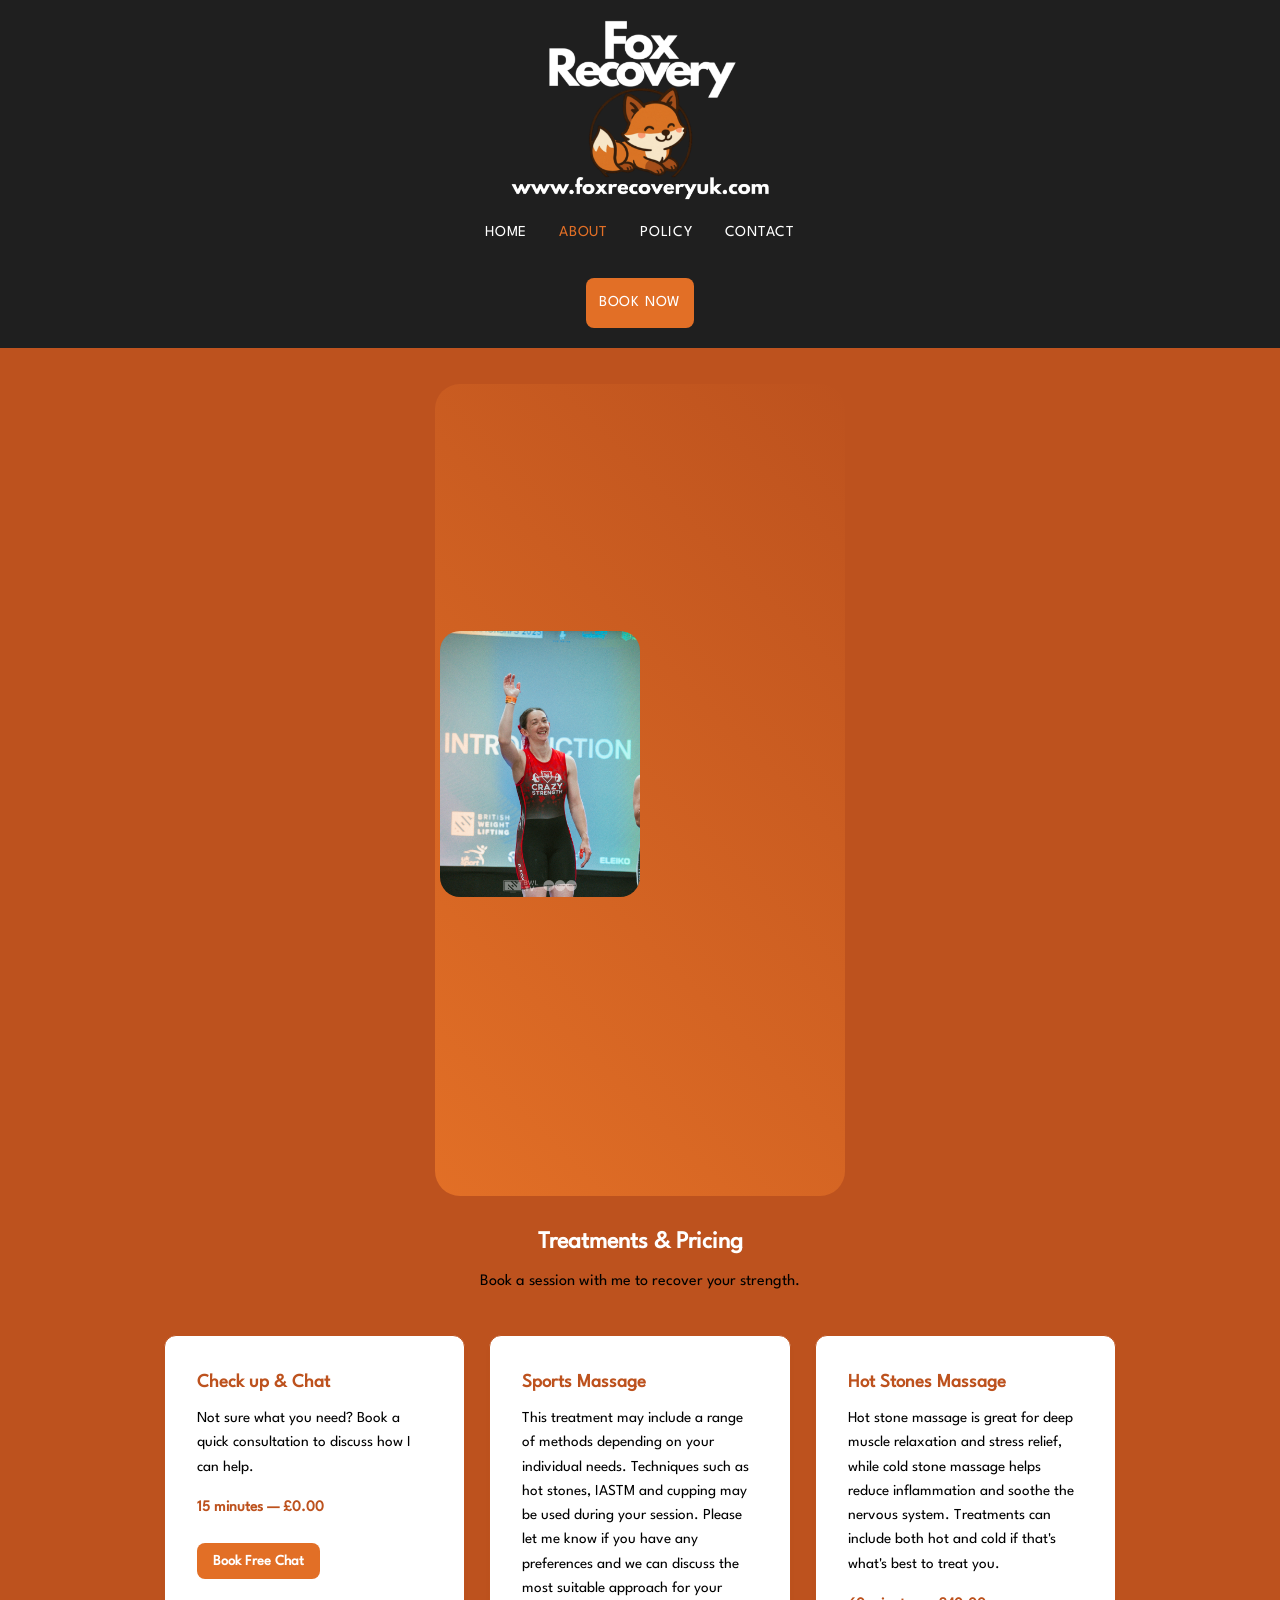
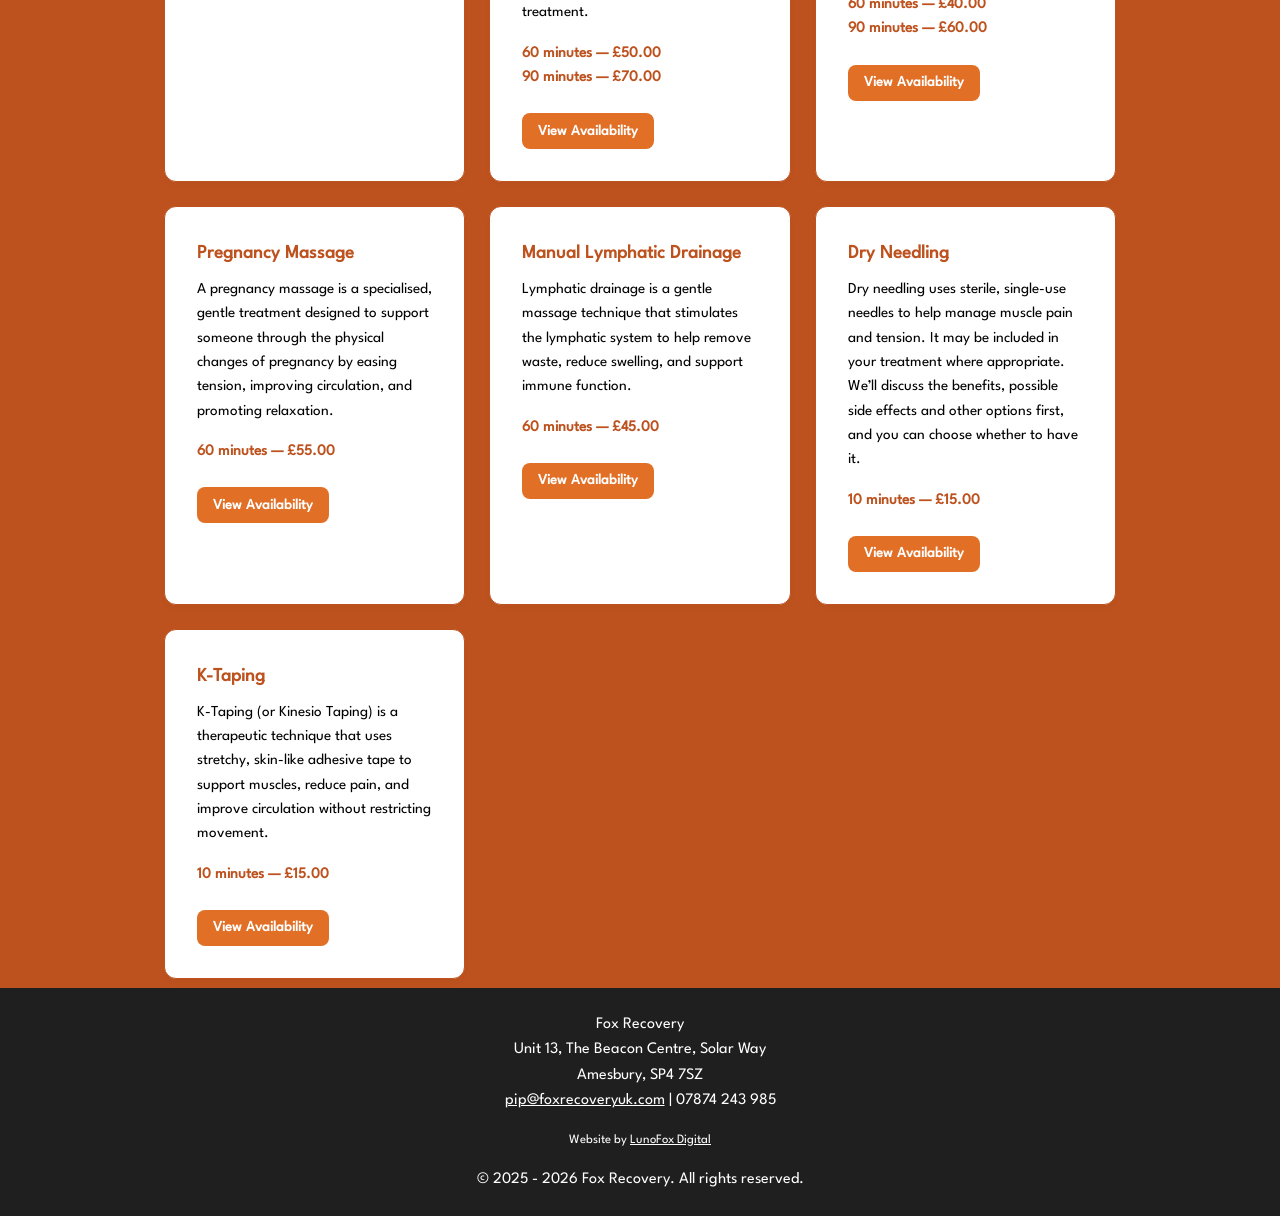
==== about.html @ bc27209c "Update about.html" ====
<!DOCTYPE html>
<html lang="en">
<head>
    <meta charset="UTF-8">
    <meta name="viewport" content="width=device-width, initial-scale=1.0">
    <title>About | Fox Recovery</title>
    <meta name="description" content="Meet Pip, a Level 4 Sports Massage Therapist based in Amesbury. View treatments, pricing, and book your session online.">
    <link rel="stylesheet" href="style.css">

<link rel="icon" type="image/png" href="images/favicon.png">

</head>
<body>

    <!-- Navigation Header -->
    <header>
        <div class="nav-container">
            <a href="index.html" class="brand-logo-link">
    <img src="images/TopLogo.png" alt="Fox Recovery" class="nav-logo">
</a>
            <nav>
                <ul class="nav-links">
                    <li><a href="index.html">Home</a></li>
                    <li><a href="about.html" class="active">About</a></li>
<li><a href="policy.html">Policy</a></li>
                    <li><a href="contact.html">Contact</a></li>
                    <li><a href="https://foxrecoveryuk.janeapp.co.uk/" class="btn-book" target="_blank" rel="noopener">Book Now</a></li>
                </ul>
            </nav>
        </div>
    </header>

    <!-- Main Content -->
    <main>
        
<section class="about-hero">
    <!-- The Animated Image Side -->
    <div class="about-image-wrapper">
    <div class="tech-glow"></div>

<div class="about-text">
        <h2>Hi, I'm Pip.</h2>
<p style="color: #000000; text-align: center; font-weight: 300; margin-bottom: 0.25rem;">
                Level 4 Sports Massage Therapist ☺️<br>
                British Weightlifting Level 2 Coach 💪<br>
                Crochet addict 🧶</p>
        
    <!-- The Levitating Carousel Box -->
    <div class="about-carousel-container">
        <div class="about-carousel-track">
            <!-- Image 1 -->
            <img src="images/pipwave.JPEG" alt="Pip - Sports Massage Therapist">
            
            <!-- Image 2 -->
            <img src="images/pipmassage.JPG" alt="Fox Recovery Clinic">
            
            <!-- Image 3 -->
            <img src="images/piplift.JPEG" alt="Sports Massage Treatment">
            
            <!-- Image 4 (Exact copy of Image 1 for seamless infinite loop) -->
            <img src="images/pipwave.JPEG" alt="Pip - Sports Massage Therapist">
        </div>
    </div>
</div>

    <!-- The Text Side -->
    
            <br>
<p style="color: #ffffff; text-align: center; font-weight: 400; margin-bottom: 0.75rem;">
        I am a Level 4 Sports Massage Therapist using advanced therapies to help you move better, recover faster, and perform at your best. You can find me at Crazy Strength in Amesbury, Fox Recovery is designed for everyone, whether you're training for an event or just dealing with daily aches and pains. <br><br> To ensure you get exactly what your body needs, every appointment includes dedicated time for a full assessment, targeted treatment, and clear aftercare advice.</p>
        
   
 </div>
</section>


        <!-- Treatments & Pricing Grid -->
        <section>
            <h2 style="text-align: center; margin-bottom: 0.5rem;">Treatments & Pricing</h2>
            <p style="text-align: center; color: #000000; margin-bottom: 2.5rem;">Book a session with me to recover your strength.</p>
            
            <div class="services-grid">
                
<div class="card">
                    <h3>Check up & Chat</h3>
                    <p style="margin-bottom: 1rem;">Not sure what you need? Book a quick consultation to discuss how I can help.</p>
                    <p style="font-weight: 600; color: #BD521E; margin-bottom: 1.5rem;">15 minutes — £0.00</p>
                    <a href="https://foxrecoveryuk.janeapp.co.uk/" class="btn-book" target="_blank" rel="noopener" style="display: inline-block; padding: 0.4rem 1rem; font-size: 0.9rem;">Book Free Chat</a>
                </div>

                <div class="card">
                    <h3>Sports Massage</h3>
                    <p style="margin-bottom: 1rem;">This treatment may include a range of methods depending on your individual needs. Techniques such as hot stones, IASTM and cupping may be used during your session. Please let me know if you have any preferences and we can discuss the most suitable approach for your treatment.</p>
                    <p style="font-weight: 600; color: #BD521E;">60 minutes — £50.00</p>
                    <p style="font-weight: 600; color: #BD521E; margin-bottom: 1.5rem;">90 minutes — £70.00</p>
                    <a href="https://foxrecoveryuk.janeapp.co.uk/" class="btn-book" target="_blank" rel="noopener" style="display: inline-block; padding: 0.4rem 1rem; font-size: 0.9rem;">View Availability</a>
                </div>

                <div class="card">
                    <h3>Hot Stones Massage</h3>
                    <p style="margin-bottom: 1rem;">Hot stone massage is great for deep muscle relaxation and stress relief, while cold stone massage helps reduce inflammation and soothe the nervous system. 
Treatments can include both hot and cold if that's what's best to treat you. </p>
                    <p style="font-weight: 600; color: #BD521E;">60 minutes — £40.00</p>
<p style="font-weight: 600; color: #BD521E; margin-bottom: 1.5rem;">90 minutes — £60.00</p>
                    <a href="https://foxrecoveryuk.janeapp.co.uk/" class="btn-book" target="_blank" rel="noopener" style="display: inline-block; padding: 0.4rem 1rem; font-size: 0.9rem;">View Availability</a>
                </div>

                <div class="card">
                    <h3>Pregnancy Massage</h3>
                    <p style="margin-bottom: 1rem;">A pregnancy massage is a specialised, gentle treatment designed to support someone through the physical changes of pregnancy by easing tension, improving circulation, and promoting relaxation.</p>
                    <p style="font-weight: 600; color: #BD521E; margin-bottom: 1.5rem;">60 minutes — £55.00</p>
                    <a href="https://foxrecoveryuk.janeapp.co.uk/" class="btn-book" target="_blank" rel="noopener" style="display: inline-block; padding: 0.4rem 1rem; font-size: 0.9rem;">View Availability</a>
                </div>

<div class="card">
                    <h3>Manual Lymphatic Drainage</h3>
                    <p style="margin-bottom: 1rem;">Lymphatic drainage is a gentle massage technique that stimulates the lymphatic system to help remove waste, reduce swelling, and support immune function.</p>
                    <p style="font-weight: 600; color: #BD521E; margin-bottom: 1.5rem;">60 minutes — £45.00</p>
                    <a href="https://foxrecoveryuk.janeapp.co.uk/" class="btn-book" target="_blank" rel="noopener" style="display: inline-block; padding: 0.4rem 1rem; font-size: 0.9rem;">View Availability</a>
                </div>
                
<div class="card">
                    <h3>Dry Needling</h3>
                    <p style="margin-bottom: 1rem;">Dry needling uses sterile, single-use needles to help manage muscle pain and tension. It may be included in your treatment where appropriate. We’ll discuss the benefits, possible side effects and other options first, and you can choose whether to have it.</p>
                    <p style="font-weight: 600; color: #BD521E; margin-bottom: 1.5rem;">10 minutes — £15.00</p>
                    <a href="https://foxrecoveryuk.janeapp.co.uk/" class="btn-book" target="_blank" rel="noopener" style="display: inline-block; padding: 0.4rem 1rem; font-size: 0.9rem;">View Availability</a>
                </div>
                
<div class="card">
                    <h3>K-Taping</h3>
                    <p style="margin-bottom: 1rem;">K-Taping (or Kinesio Taping) is a therapeutic technique that uses stretchy, skin-like adhesive tape to support muscles, reduce pain, and improve circulation without restricting movement.</p>
                    <p style="font-weight: 600; color: #BD521E; margin-bottom: 1.5rem;">10 minutes — £15.00</p>
                    <a href="https://foxrecoveryuk.janeapp.co.uk/" class="btn-book" target="_blank" rel="noopener" style="display: inline-block; padding: 0.4rem 1rem; font-size: 0.9rem;">View Availability</a>
                </div>
            <br>
        </section>
</main>


<footer>
        <div class="footer-content">
            <p>Fox Recovery</p>
            <p>Unit 13, The Beacon Centre, Solar Way<br>Amesbury, SP4 7SZ</p>
            <p><a href="mailto:pip@foxrecoveryuk.com">pip@foxrecoveryuk.com</a> | 07874 243 985</p>
            <p style="margin-top: 1rem; font-size: 0.8rem;">
             Website by <a href="https://lunofoxdigital.com" target="_blank">LunoFox Digital</a>
            </p>
            <p style="margin-top: 1rem;">&copy; 2025 - 2026 Fox Recovery. All rights reserved.</p>
        </div>
    </footer>

</body>
</html>
---- style.css ----
/* ==========================================
   1. VARIABLES & RESET
   ========================================== */

@font-face {
    font-family: 'LeagueSpartan';
    src: url('fonts/LeagueSpartan.ttf'); 
    font-weight: normal;
    font-style: normal;
}

:root {
    --bg-main: #BD521E;
    --bg-card: #ffffff;
    --text-main: #ffffff;
    --text-muted: #000000;
    --accent-color: #E26F26; 
    --accent-hover: #FF9A8C;
    --border-color: #BD521E;
    --font-stack: 'LeagueSpartan', -apple-system, BlinkMacSystemFont, "Segoe UI", Roboto, sans-serif;
}

/* Universal Box Reset (Fixed symbol bug) */
* {
    box-sizing: border-box;
    margin: 0;
    padding: 0;
}

body {
    background-color: var(--bg-main);
    color: var(--text-main);
    font-family: var(--font-stack);
    line-height: 1.6;
    min-height: 100vh;
    display: flex;
    flex-direction: column;
}

a {
    color: var(--accent-color);
    text-decoration: none;
    transition: color 0.2s ease;
}

a:hover {
    color: var(--accent-hover);
}

/* ==========================================
   2. HEADER & NAVIGATION
   ========================================== */
header {
    background-color: #1F1F1F;
    border-bottom: 1px solid var(--border-color);
    position: sticky;
    top: 0;
    z-index: 100;
}

.nav-container {
    max-width: 1200px;
    margin: 0 auto;
    padding: 1.25rem 1.5rem;
    display: flex;
    flex-direction: column;
    justify-content: center;
    align-items: center;
    gap: 1.25rem;
    text-align: center;
}

.nav-logo {
    max-height: 180px;
    width: auto;
    display: block;
}

.brand-logo-link {
    display: inline-block;
    transition: opacity 0.2s ease;
}

.brand-logo-link:hover {
    opacity: 0.8;
}

.nav-links {
    display: flex;
    gap: 2rem;
    list-style: none;
    flex-wrap: wrap;
    justify-content: center;
    align-items: center;
}

.nav-links li:last-child {
    flex-basis: 100%;
    display: flex;
    justify-content: center;
    margin-top: 0rem;
}

.nav-links a {
    color: var(--text-main);
    font-weight: 500;
    font-size: 0.95rem;
    letter-spacing: 0.05em;
    text-transform: uppercase;
}

.nav-links a:hover,
.nav-links a.active {
    color: var(--accent-color);
}

.btn-book {
    background: var(--accent-color);
    color: #ffffff !important;
    padding: 0.8rem 0.8rem;
    border-radius: 8px;
    font-weight: 600;
    transition: background 0.2s ease;
}

.btn-book:hover {
    background: var(--accent-hover);
}

/* ==========================================
   3. MAIN LAYOUT & CARDS
   ========================================== */
main {
    flex: 1;
    max-width: 1000px;
    margin: 0.5rem auto;
    padding: 0 1.5rem;
    width: 100%;
}

main a {
    color: #ffffff; 
    text-decoration: none; 
}

main a:hover {
    color: #000000;
}

.hero-section {
    text-align: center;
    margin-bottom: 1rem;
}

.hero-section h1 {
    font-size: clamp(0.5rem, 5vw, 3rem);
    line-height: 1.2;
}

.hero-section p {
    font-size: 1.15rem;
    color: var(--text-muted);
    max-width: 700px;
    margin: 0 auto 0rem auto;
}

.hero-banner-img {
    width: 100%;
    height: auto;
    display: block;
    object-fit: contain;
}

.services-grid {
    display: grid;
    grid-template-columns: repeat(auto-fit, minmax(300px, 1fr));
    gap: 1.5rem;
}

.card {
    background: var(--bg-card);
    border: 1px solid var(--border-color);
    border-radius: 12px;
    padding: 2rem;
    box-shadow: 0 4px 6px rgba(0, 0, 0, 0.02);
}

.card h3 {
    margin-bottom: 0.5rem;
    color: #BD521E;
}

.card p {
    color: #000000;
    font-size: 0.95rem;
}

/* ==========================================
   4. INDEX CAROUSEL (CONSTRAINED BOX)
   ========================================== */
.carousel-container {
    width: 100% !important;
    max-width: 800px;
    margin: 2rem auto;
    border-radius: 15px;
    overflow: hidden !important;
    box-shadow: 0 4px 15px rgba(0, 0, 0, 0.1);
}

.carousel-track {
    display: flex;
    width: 400%;
    animation: scrollCarousel 12s infinite;
}

.carousel-track:hover {
    animation-play-state: paused;
}

.carousel-track a {
    flex: 0 0 25%;
    width: 25%;
    display: block;
    box-sizing: border-box;
}

/* FIX: Removes 80px cap and forces full slide fill */
.carousel-track img {
    width: 100%;
    height: auto;
    display: block;
    object-fit: cover;
}

@keyframes scrollCarousel {
    0%, 25% { transform: translateX(0); }
    33%, 58% { transform: translateX(-25%); }
    66%, 91% { transform: translateX(-50%); }
    100% { transform: translateX(-75%); }
}

/* ==========================================
   5. ABOUT PAGE: SPLIT DESIGN & CAROUSEL
   ========================================== */
.about-hero {
    display: flex;
    flex-direction: column;
    align-items: center;
    gap: 3rem;
    padding: 2rem 1.5rem;
}

.about-text h2 {
    text-align: center;    
    color: #ffffff;
    font-size: 2.5rem;
    margin-bottom: 1rem;
}

.about-text p {
    font-size: 1.1rem;
    line-height: 1.8;
    margin-bottom: 1.5rem;
}

/* Consolidated wrapper */
.about-image-wrapper {
    position: relative;
    max-width: 400px;
    margin: 0 auto;
    width: 100%;
}

.about-image {
    width: 100%;
    border-radius: 20px;
    position: relative;
    z-index: 2;
    display: block;
    animation: levitate 6s ease-in-out infinite;
}

.about-carousel-container {
    position: relative;
    z-index: 2;
    width: 100%;
    border-radius: 20px;
    overflow: hidden;
    animation: levitate 6s ease-in-out infinite;
}

.about-carousel-track {
    display: flex;
    width: 400%;
    animation: scrollAboutCarousel 12s infinite;
}

.about-carousel-track:hover {
    animation-play-state: paused;
}

.about-carousel-track img {
    width: 25%;
    height: auto;
    display: block;
    object-fit: cover;
}

.tech-glow {
    position: absolute;
    top: -5px;
    left: -5px;
    right: -5px;
    bottom: -5px;
    background: linear-gradient(45deg, #E26F26, #BD521E);
    border-radius: 25px;
    z-index: 1;
    animation: pulseGlow 3s ease-in-out infinite;
}

/* About Page Animations */
@keyframes levitate {
    0% { transform: translateY(0px); }
    50% { transform: translateY(-15px); }
    100% { transform: translateY(0px); }
}

@keyframes pulseGlow {
    0% { transform: scale(1); opacity: 0.5; }
    50% { transform: scale(1.04); opacity: 0.2; }
    100% { transform: scale(1); opacity: 0.5; }
}

@keyframes scrollAboutCarousel {
    0%, 25% { transform: translateX(0); }
    33%, 58% { transform: translateX(-25%); }
    66%, 91% { transform: translateX(-50%); }
    100% { transform: translateX(-75%); }
}

/* ==========================================
   6. GOOGLE MAP EMBED
   ========================================== */
/* 1. Styled container box */
.map-container {
    width: 100%;
    height: 450px; /* Set your desired overall map box height */
    border: 2px solid #d35400; /* Your orange border color */
    border-radius: 12px;
    overflow: hidden; /* Clips the map corners to match the rounded border */
}

/* 2. Force iframe to fill the entire container */
.map-container iframe {
    width: 100%;
    height: 100%;
    display: block; /* Prevents inline spacing gaps at the bottom */
    border: 0;
}

/* ==========================================
   7. FOOTER STYLES
   ========================================== */
footer {
    background-color: #1F1F1F; 
    color: var(--text-main);
    padding: 1.5rem 1.5rem;
    text-align: center;
    border-top: 1px solid var(--border-color);
}

.footer-content {
    max-width: 800px;
    margin: 0 auto;
    line-height: 1.6;
}

.footer-content a {
    color: var(--text-main);
    text-decoration: underline;
    transition: color 0.2s ease;
}

.footer-content a:hover {
    color: var(--accent-hover);
}

/* ==========================================
   8. MEDIA QUERIES
   ========================================== */
@media (min-width: 768px) {
    .about-hero {
        flex-direction: row;
        justify-content: space-between;
    }
    
    .about-image-wrapper, .about-text {
        width: 50%;
    }
}

@media (max-width: 768px) {
    .hero-banner-img {
        height: 250px; 
    }
    
    .nav-links {
        gap: 1rem;
    }
}
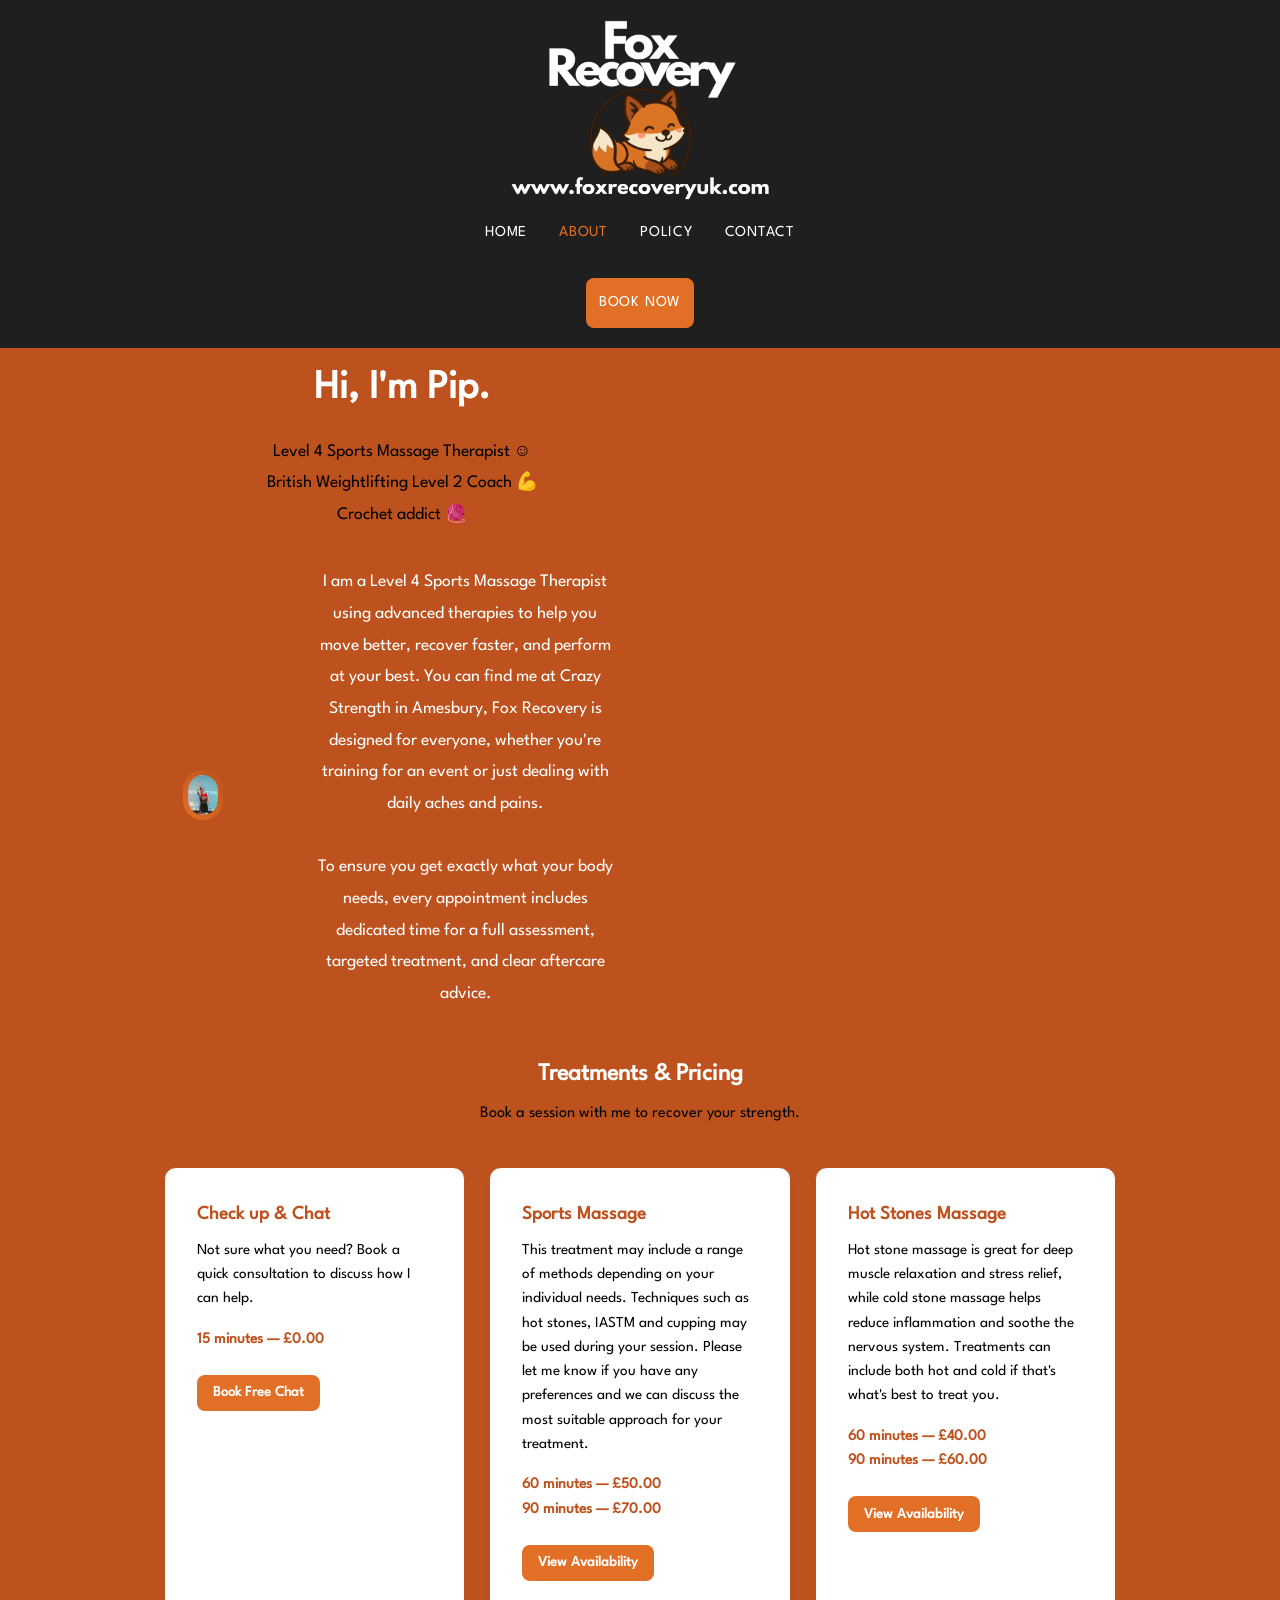
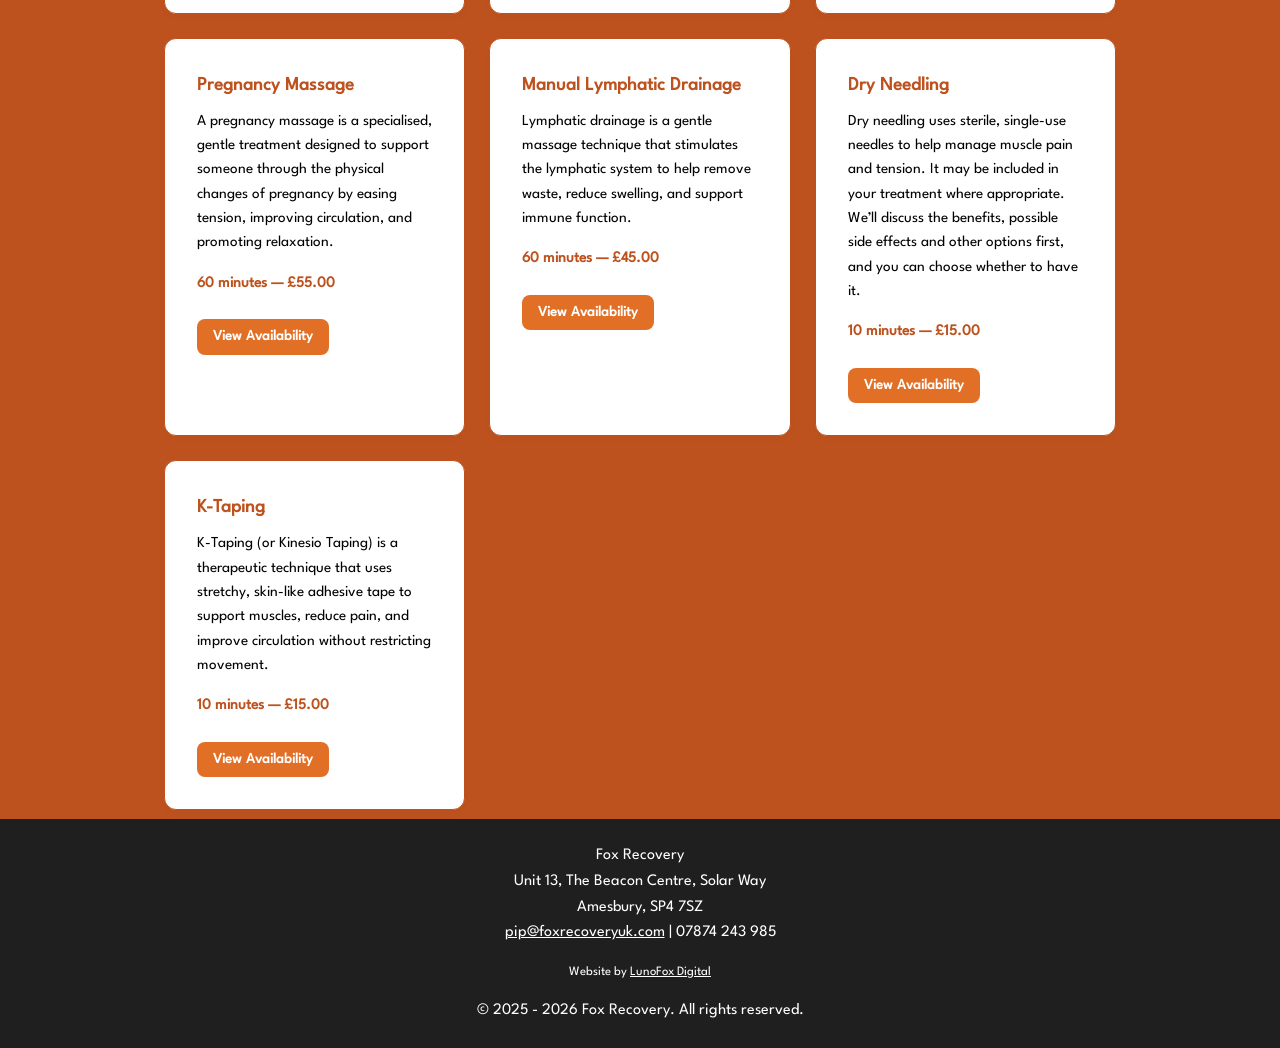
==== commit b2a0abc5: "Update about.html" ====
--- a/about.html
+++ b/about.html
@@ -32,18 +32,18 @@
 
     <!-- Main Content -->
     <main>
-        
-<section class="about-hero">
-    <!-- The Animated Image Side -->
-    <div class="about-image-wrapper">
-    <div class="tech-glow"></div>
 
-<div class="about-text">
+        <div class="about-text">
         <h2>Hi, I'm Pip.</h2>
 <p style="color: #000000; text-align: center; font-weight: 300; margin-bottom: 0.25rem;">
                 Level 4 Sports Massage Therapist ☺️<br>
                 British Weightlifting Level 2 Coach 💪<br>
                 Crochet addict 🧶</p>
+            
+<section class="about-hero">
+    <!-- The Animated Image Side -->
+    <div class="about-image-wrapper">
+    <div class="tech-glow"></div>
         
     <!-- The Levitating Carousel Box -->
     <div class="about-carousel-container">
@@ -63,7 +63,6 @@
     </div>
 </div>
 
-    <!-- The Text Side -->
     
             <br>
 <p style="color: #ffffff; text-align: center; font-weight: 400; margin-bottom: 0.75rem;">
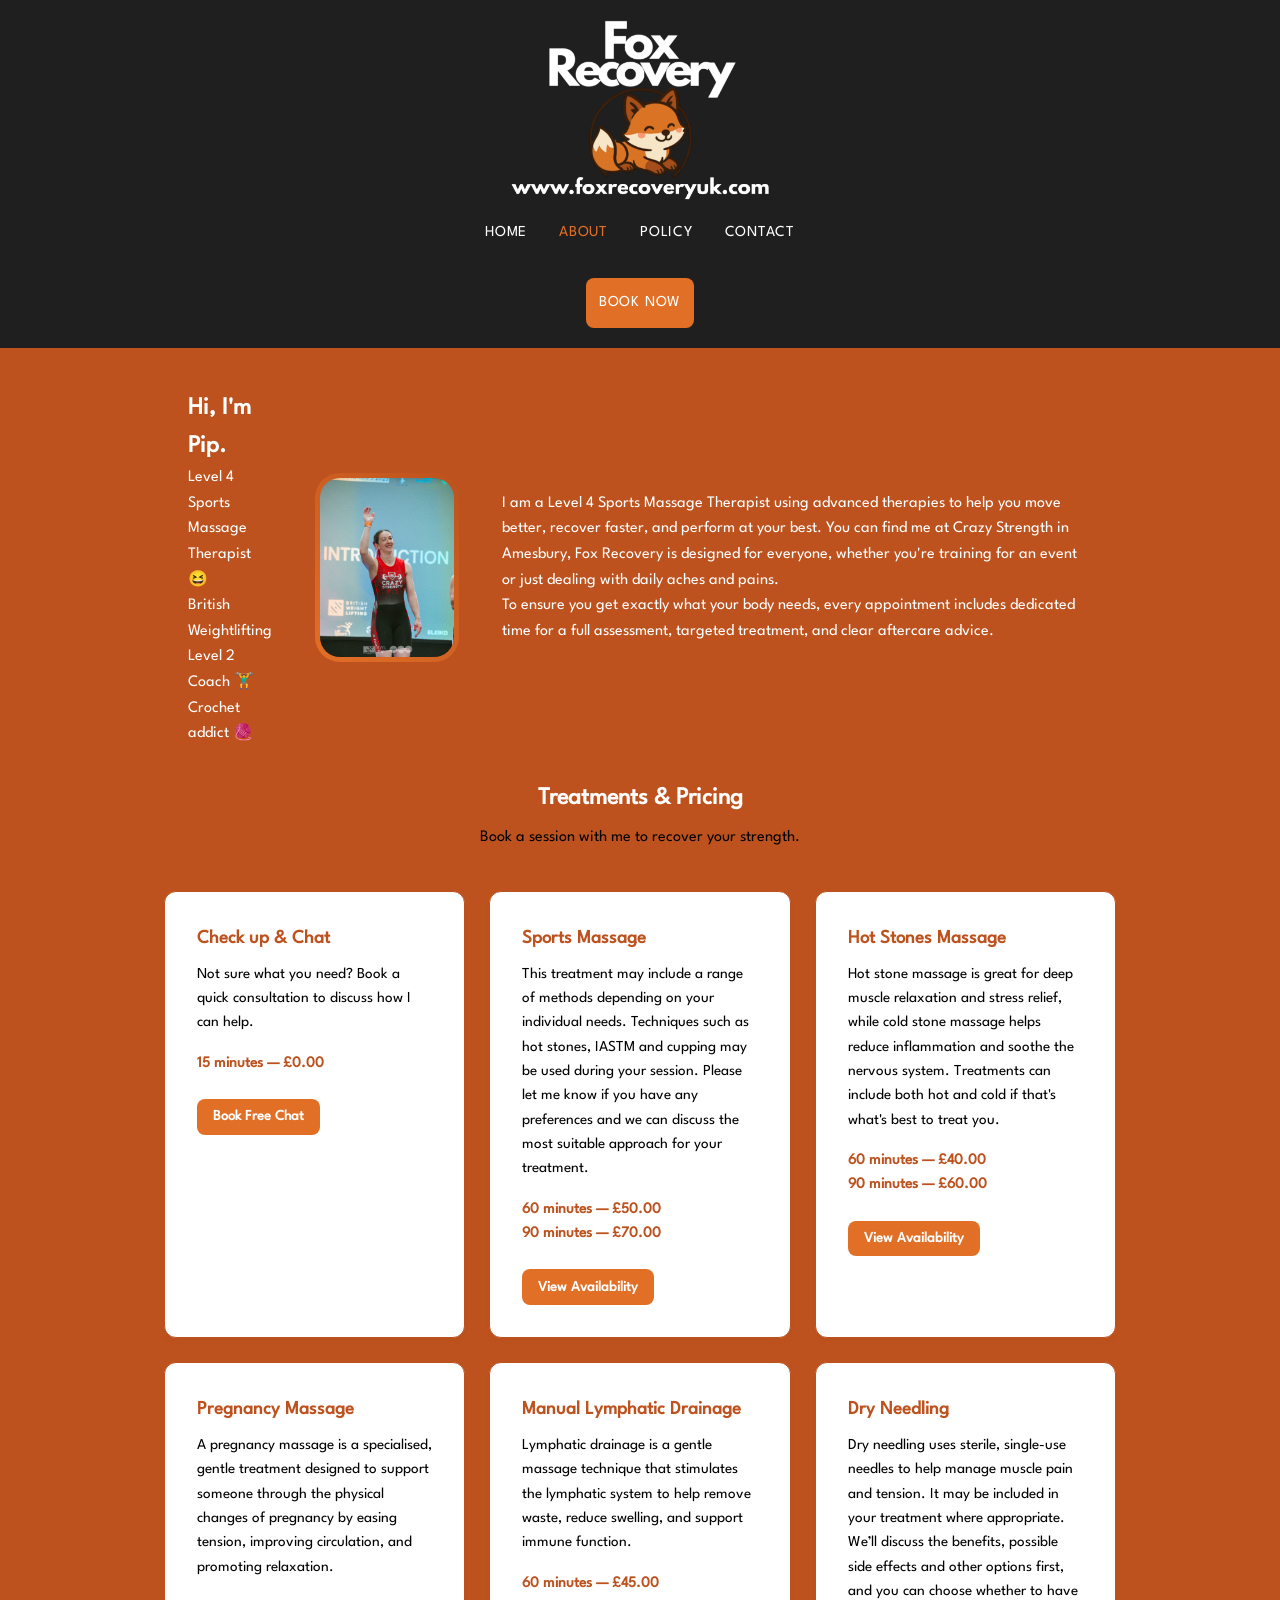
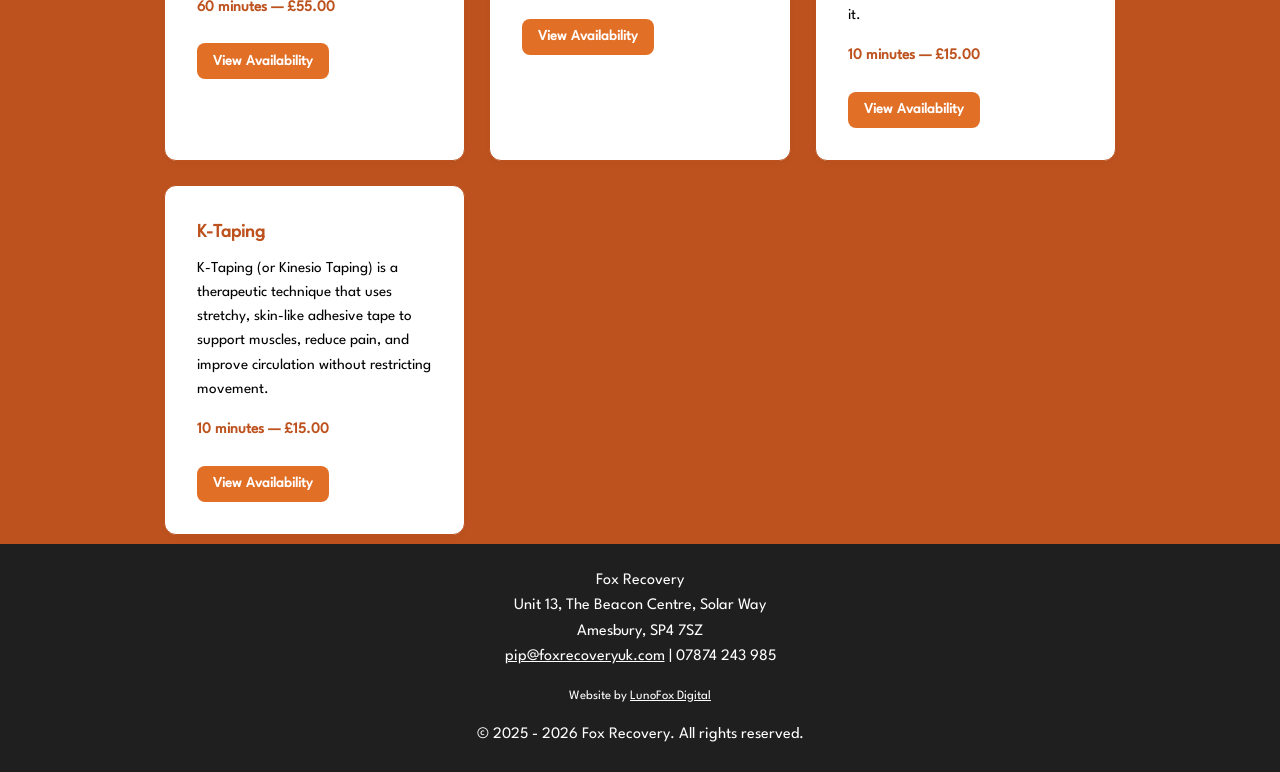
==== commit 2247ad52: "Update about.html" ====
--- a/about.html
+++ b/about.html
@@ -31,46 +31,44 @@
     </header>
 
     <!-- Main Content -->
-    <main>
+<main>
+    <section class="about-hero">
+        
+        <!-- 1. Header & Subtitle (Centered Top) -->
+        <div class="about-header">
+            <h2>Hi, I'm Pip.</h2>
+            <p class="about-subtitle">
+                Level 4 Sports Massage Therapist 😆<br>
+                British Weightlifting Level 2 Coach 🏋️‍♂️<br>
+                Crochet addict 🧶
+            </p>
+        </div>
 
-        <div class="about-text">
-        <h2>Hi, I'm Pip.</h2>
-<p style="color: #000000; text-align: center; font-weight: 300; margin-bottom: 0.25rem;">
-                Level 4 Sports Massage Therapist ☺️<br>
-                British Weightlifting Level 2 Coach 💪<br>
-                Crochet addict 🧶</p>
-            
-<section class="about-hero">
-    <!-- The Animated Image Side -->
-    <div class="about-image-wrapper">
-    <div class="tech-glow"></div>
-        
-    <!-- The Levitating Carousel Box -->
-    <div class="about-carousel-container">
-        <div class="about-carousel-track">
-            <!-- Image 1 -->
-            <img src="images/pipwave.JPEG" alt="Pip - Sports Massage Therapist">
-            
-            <!-- Image 2 -->
-            <img src="images/pipmassage.JPG" alt="Fox Recovery Clinic">
-            
-            <!-- Image 3 -->
-            <img src="images/piplift.JPEG" alt="Sports Massage Treatment">
-            
-            <!-- Image 4 (Exact copy of Image 1 for seamless infinite loop) -->
-            <img src="images/pipwave.JPEG" alt="Pip - Sports Massage Therapist">
+        <!-- 2. Floating Image / Carousel (Centered Middle) -->
+        <div class="about-image-wrapper">
+            <div class="tech-glow"></div>
+            <div class="about-carousel-container">
+                <div class="about-carousel-track">
+                    <img src="images/pipwave.JPEG" alt="Pip - Sports Massage Therapist">
+                    <img src="images/pipmassage.JPG" alt="Fox Recovery Clinic">
+                    <img src="images/piplift.JPEG" alt="Sports Massage Treatment">
+                    <img src="images/pipwave.JPEG" alt="Pip - Sports Massage Therapist">
+                </div>
+            </div>
         </div>
-    </div>
-</div>
 
-    
-            <br>
-<p style="color: #ffffff; text-align: center; font-weight: 400; margin-bottom: 0.75rem;">
-        I am a Level 4 Sports Massage Therapist using advanced therapies to help you move better, recover faster, and perform at your best. You can find me at Crazy Strength in Amesbury, Fox Recovery is designed for everyone, whether you're training for an event or just dealing with daily aches and pains. <br><br> To ensure you get exactly what your body needs, every appointment includes dedicated time for a full assessment, targeted treatment, and clear aftercare advice.</p>
-        
-   
- </div>
-</section>
+        <!-- 3. White Paragraph Text (Centered Bottom) -->
+        <div class="about-body-text">
+            <p>
+                I am a Level 4 Sports Massage Therapist using advanced therapies to help you move better, recover faster, and perform at your best. You can find me at Crazy Strength in Amesbury, Fox Recovery is designed for everyone, whether you're training for an event or just dealing with daily aches and pains.
+            </p>
+            <p>
+                To ensure you get exactly what your body needs, every appointment includes dedicated time for a full assessment, targeted treatment, and clear aftercare advice.
+            </p>
+        </div>
+
+    </section>
+
 
 
         <!-- Treatments & Pricing Grid -->
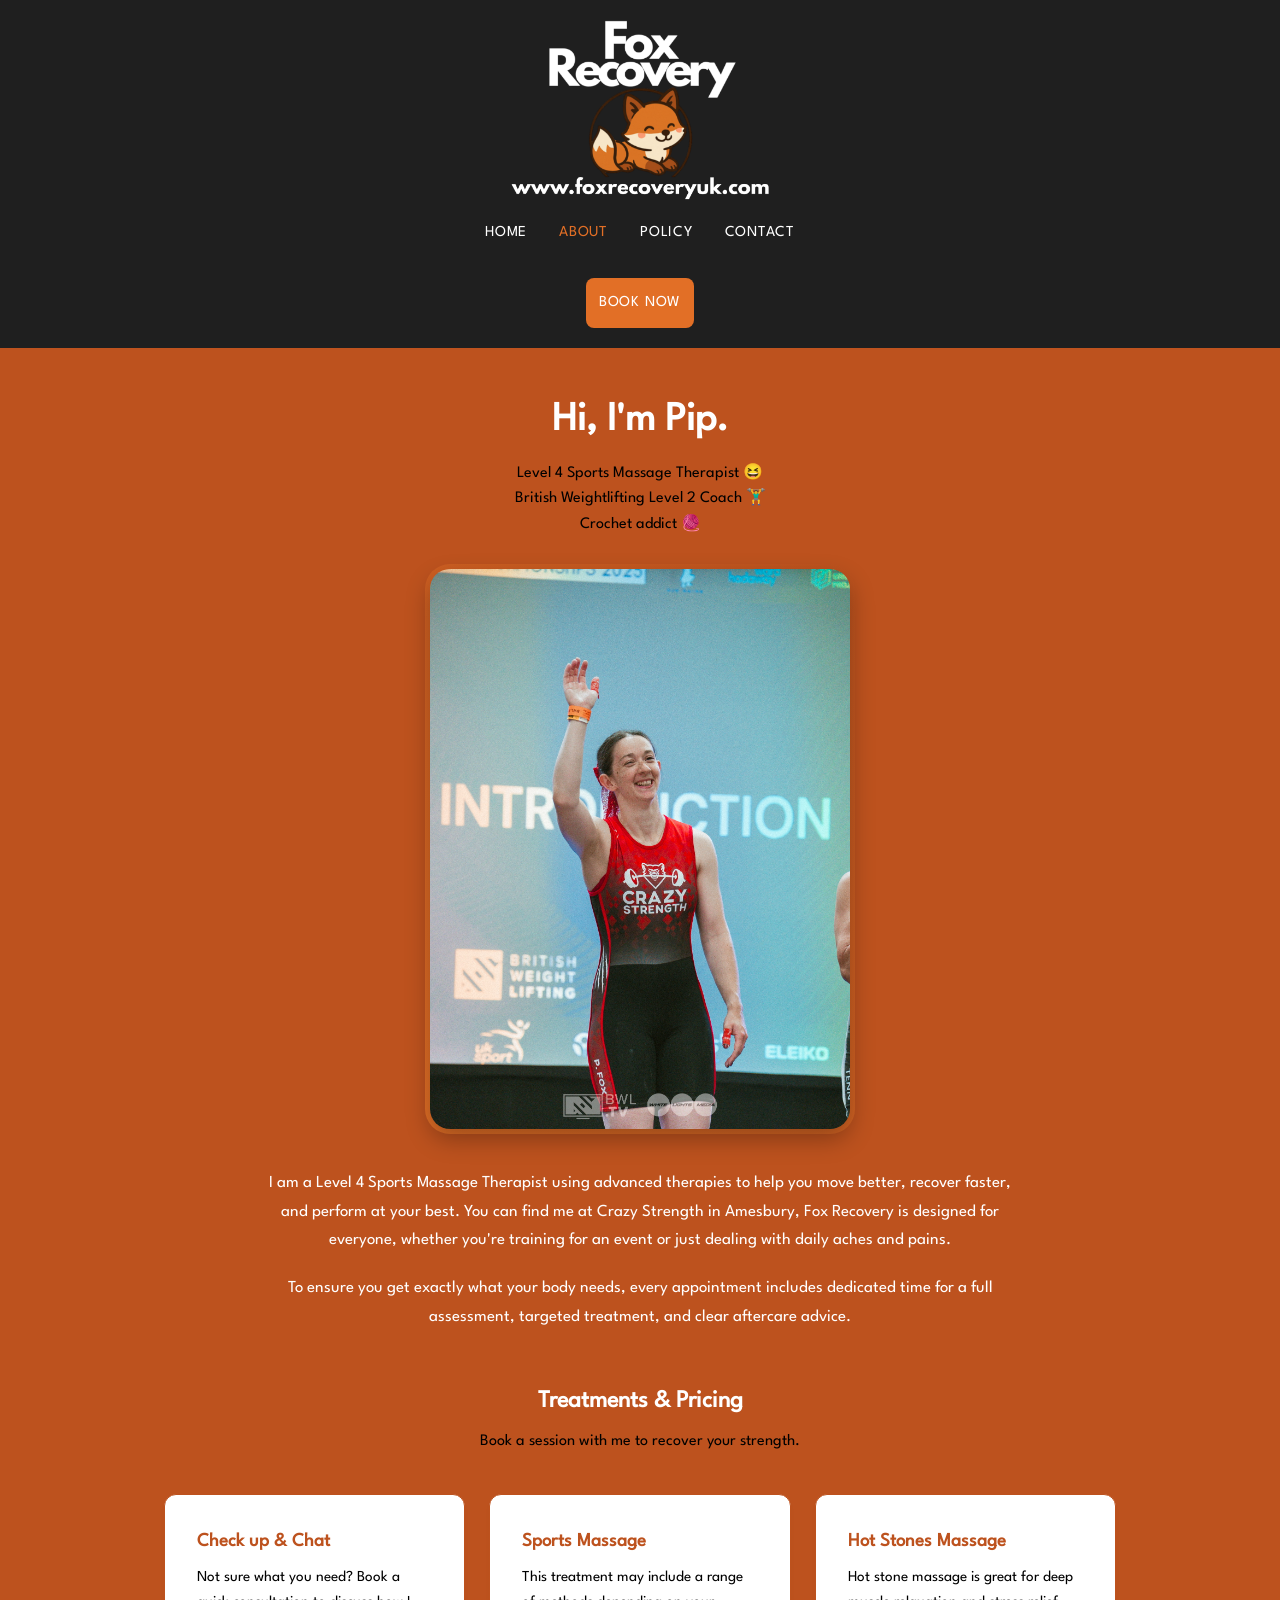
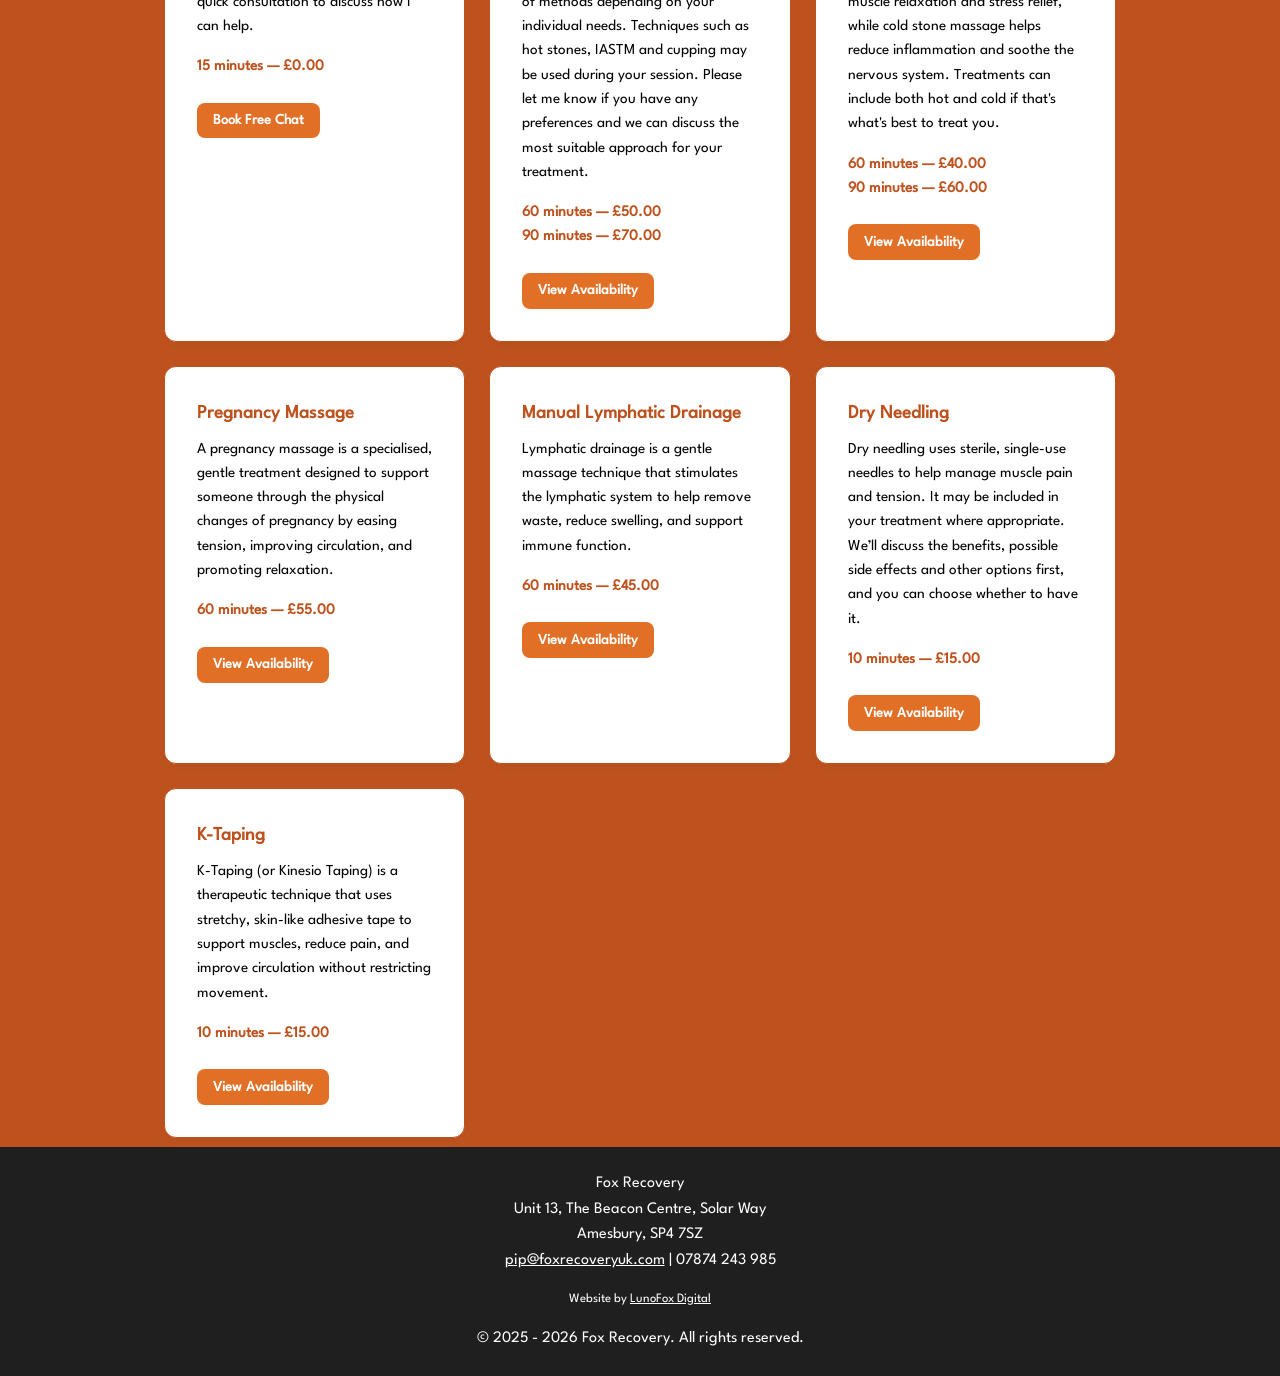
==== commit ee39f9c9: "Update about.html" ====
--- a/about.html
+++ b/about.html
@@ -30,11 +30,11 @@
         </div>
     </header>
 
-    <!-- Main Content -->
+   <!-- Main Content -->
 <main>
     <section class="about-hero">
         
-        <!-- 1. Header & Subtitle (Centered Top) -->
+        <!-- 1. TOP: Title & Qualifications -->
         <div class="about-header">
             <h2>Hi, I'm Pip.</h2>
             <p class="about-subtitle">
@@ -44,7 +44,7 @@
             </p>
         </div>
 
-        <!-- 2. Floating Image / Carousel (Centered Middle) -->
+        <!-- 2. MIDDLE: Floating Image / Carousel -->
         <div class="about-image-wrapper">
             <div class="tech-glow"></div>
             <div class="about-carousel-container">
@@ -57,7 +57,7 @@
             </div>
         </div>
 
-        <!-- 3. White Paragraph Text (Centered Bottom) -->
+        <!-- 3. BOTTOM: Paragraph Text -->
         <div class="about-body-text">
             <p>
                 I am a Level 4 Sports Massage Therapist using advanced therapies to help you move better, recover faster, and perform at your best. You can find me at Crazy Strength in Amesbury, Fox Recovery is designed for everyone, whether you're training for an event or just dealing with daily aches and pains.
@@ -68,8 +68,6 @@
         </div>
 
     </section>
-
-
 
         <!-- Treatments & Pricing Grid -->
         <section>
--- a/style.css
+++ b/style.css
@@ -20,7 +20,7 @@
     --font-stack: 'LeagueSpartan', -apple-system, BlinkMacSystemFont, "Segoe UI", Roboto, sans-serif;
 }
 
-/* Universal Box Reset (Fixed symbol bug) */
+/* Universal Box Reset (Fixed selector bug) */
 * {
     box-sizing: border-box;
     margin: 0;
@@ -224,7 +224,6 @@
     box-sizing: border-box;
 }
 
-/* FIX: Removes 80px cap and forces full slide fill */
 .carousel-track img {
     width: 100%;
     height: auto;
@@ -240,44 +239,39 @@
 }
 
 /* ==========================================
-   5. ABOUT PAGE: SPLIT DESIGN & CAROUSEL
+   5. ABOUT PAGE: VERTICAL CENTERED LAYOUT
    ========================================== */
 .about-hero {
     display: flex;
     flex-direction: column;
     align-items: center;
-    gap: 3rem;
+    text-align: center;
+    max-width: 800px;
+    margin: 0 auto;
     padding: 2rem 1.5rem;
 }
 
-.about-text h2 {
-    text-align: center;    
+/* Header Section */
+.about-header h2 {
+    font-size: 2.5rem;
     color: #ffffff;
-    font-size: 2.5rem;
-    margin-bottom: 1rem;
-}
-
-.about-text p {
-    font-size: 1.1rem;
-    line-height: 1.8;
-    margin-bottom: 1.5rem;
-}
-
-/* Consolidated wrapper */
+    margin-bottom: 0.5rem;
+}
+
+.about-subtitle {
+    color: #000000;
+    font-weight: 500;
+    line-height: 1.6;
+    margin-bottom: 2rem;
+    text-align: center;
+}
+
+/* Floating Image & Glow Container */
 .about-image-wrapper {
     position: relative;
-    max-width: 400px;
-    margin: 0 auto;
-    width: 100%;
-}
-
-.about-image {
-    width: 100%;
-    border-radius: 20px;
-    position: relative;
-    z-index: 2;
-    display: block;
-    animation: levitate 6s ease-in-out infinite;
+    width: 100%;
+    max-width: 420px;
+    margin: 0 auto 2.5rem auto;
 }
 
 .about-carousel-container {
@@ -287,6 +281,7 @@
     border-radius: 20px;
     overflow: hidden;
     animation: levitate 6s ease-in-out infinite;
+    box-shadow: 0 10px 25px rgba(0, 0, 0, 0.3);
 }
 
 .about-carousel-track {
@@ -318,6 +313,15 @@
     animation: pulseGlow 3s ease-in-out infinite;
 }
 
+/* White Paragraph Text */
+.about-body-text p {
+    color: #ffffff;
+    font-size: 1.05rem;
+    line-height: 1.7;
+    text-align: center;
+    margin-bottom: 1.2rem;
+}
+
 /* About Page Animations */
 @keyframes levitate {
     0% { transform: translateY(0px); }
@@ -341,20 +345,18 @@
 /* ==========================================
    6. GOOGLE MAP EMBED
    ========================================== */
-/* 1. Styled container box */
 .map-container {
     width: 100%;
-    height: 450px; /* Set your desired overall map box height */
-    border: 2px solid #d35400; /* Your orange border color */
+    height: 450px;
+    border: 2px solid #d35400;
     border-radius: 12px;
-    overflow: hidden; /* Clips the map corners to match the rounded border */
-}
-
-/* 2. Force iframe to fill the entire container */
+    overflow: hidden;
+}
+
 .map-container iframe {
     width: 100%;
     height: 100%;
-    display: block; /* Prevents inline spacing gaps at the bottom */
+    display: block;
     border: 0;
 }
 
@@ -388,17 +390,6 @@
 /* ==========================================
    8. MEDIA QUERIES
    ========================================== */
-@media (min-width: 768px) {
-    .about-hero {
-        flex-direction: row;
-        justify-content: space-between;
-    }
-    
-    .about-image-wrapper, .about-text {
-        width: 50%;
-    }
-}
-
 @media (max-width: 768px) {
     .hero-banner-img {
         height: 250px; 
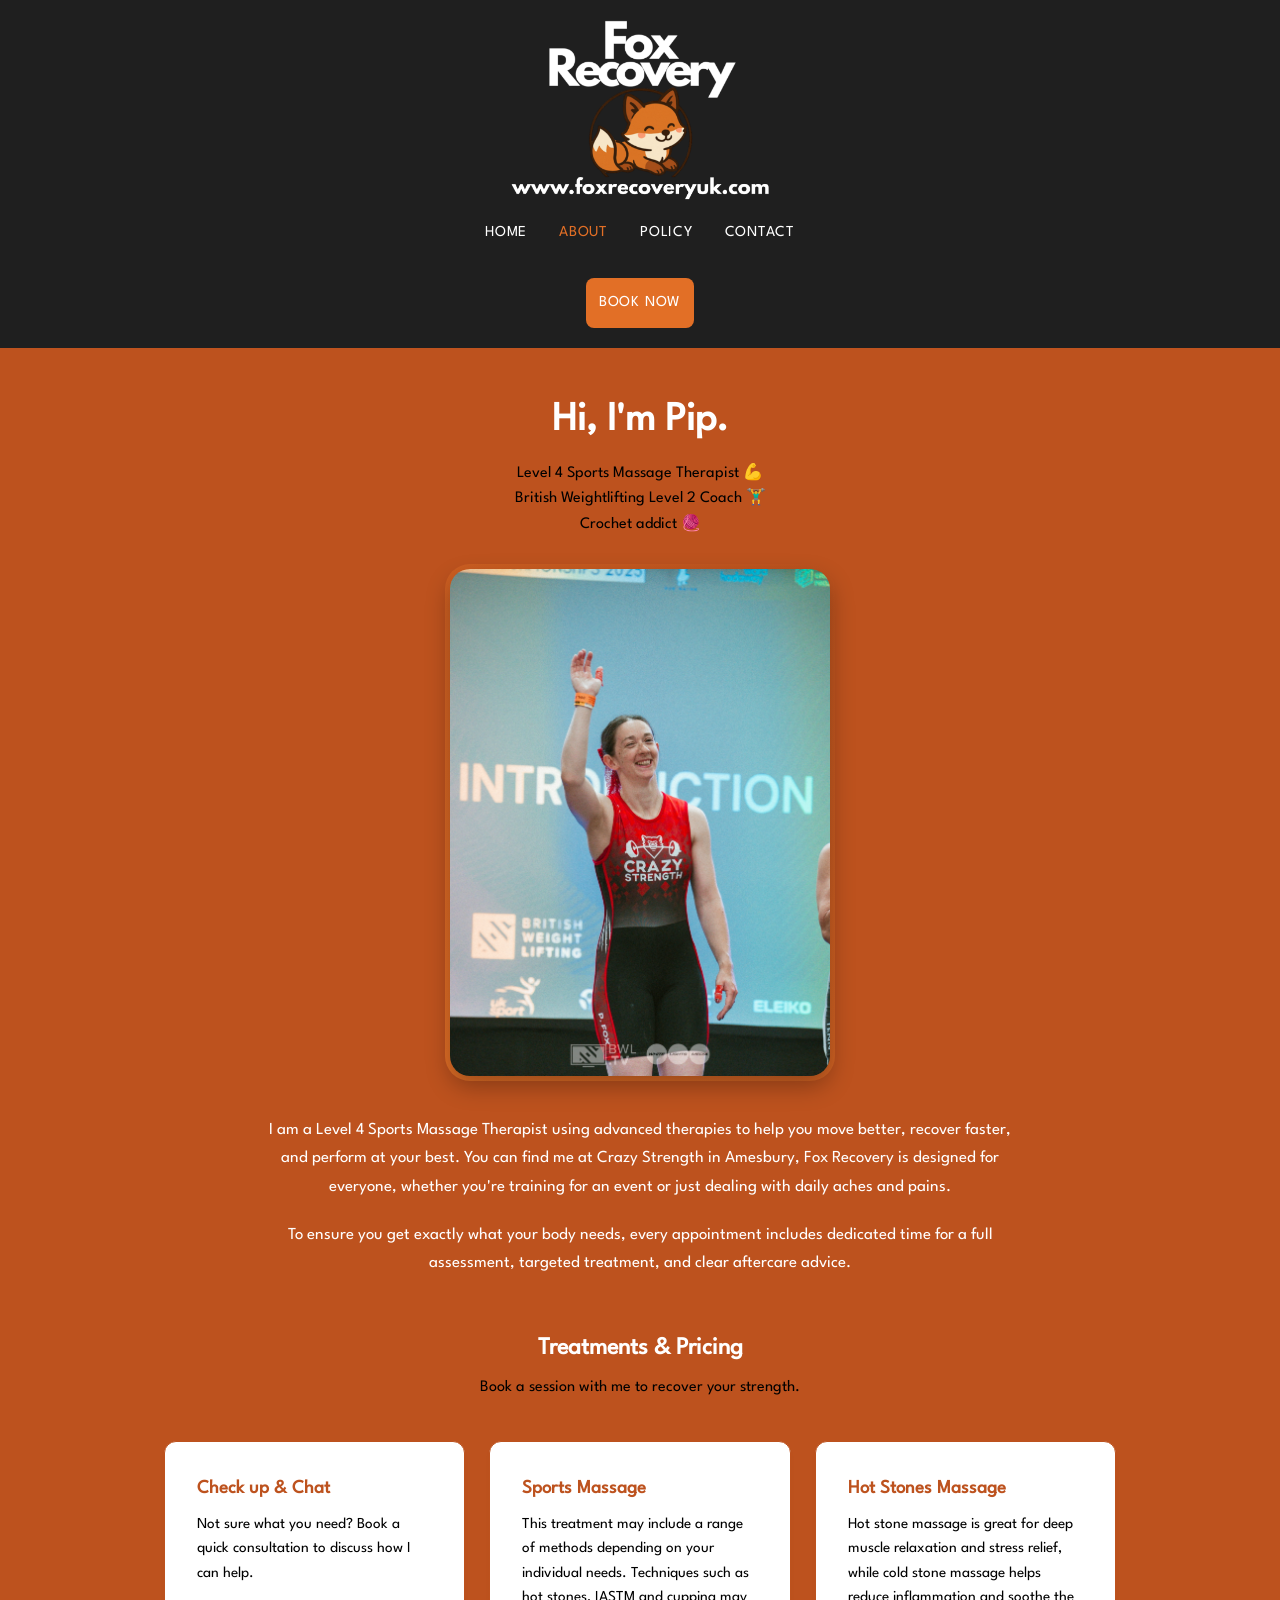
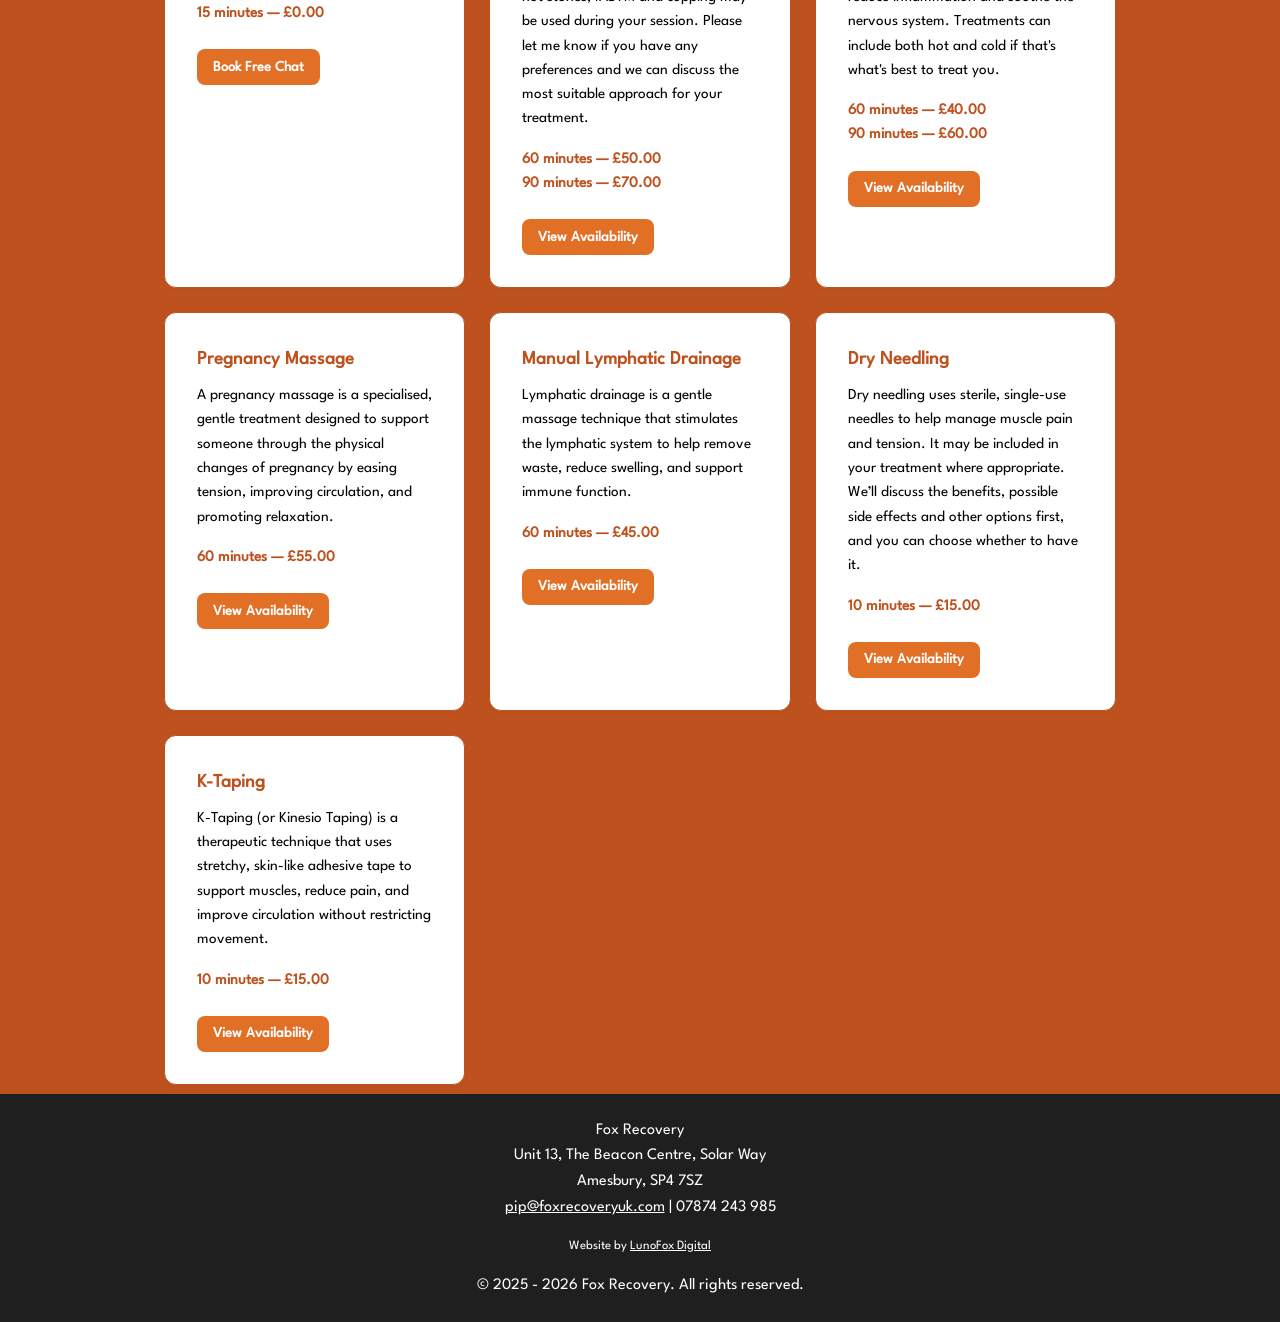
==== commit d7db4293: "Update about.html" ====
--- a/about.html
+++ b/about.html
@@ -38,7 +38,7 @@
         <div class="about-header">
             <h2>Hi, I'm Pip.</h2>
             <p class="about-subtitle">
-                Level 4 Sports Massage Therapist 😆<br>
+                Level 4 Sports Massage Therapist 💪<br>
                 British Weightlifting Level 2 Coach 🏋️‍♂️<br>
                 Crochet addict 🧶
             </p>
--- a/style.css
+++ b/style.css
@@ -239,39 +239,42 @@
 }
 
 /* ==========================================
-   5. ABOUT PAGE: VERTICAL CENTERED LAYOUT
+   5. ABOUT PAGE: VERTICAL CENTERED STACK
    ========================================== */
 .about-hero {
-    display: flex;
-    flex-direction: column;
-    align-items: center;
-    text-align: center;
+    display: block !important; /* Disables flex/grid column splits */
     max-width: 800px;
     margin: 0 auto;
     padding: 2rem 1.5rem;
-}
-
-/* Header Section */
+    text-align: center;
+}
+
+/* 1. Header (Top Block) */
+.about-header {
+    width: 100%;
+    margin-bottom: 2rem;
+}
+
 .about-header h2 {
     font-size: 2.5rem;
     color: #ffffff;
     margin-bottom: 0.5rem;
+    text-align: center;
 }
 
 .about-subtitle {
     color: #000000;
     font-weight: 500;
     line-height: 1.6;
-    margin-bottom: 2rem;
-    text-align: center;
-}
-
-/* Floating Image & Glow Container */
+    text-align: center;
+}
+
+/* 2. Floating Image (Middle Block) */
 .about-image-wrapper {
     position: relative;
     width: 100%;
-    max-width: 420px;
-    margin: 0 auto 2.5rem auto;
+    max-width: 380px;
+    margin: 0 auto 2.5rem auto; /* Centers image horizontally */
 }
 
 .about-carousel-container {
@@ -313,7 +316,13 @@
     animation: pulseGlow 3s ease-in-out infinite;
 }
 
-/* White Paragraph Text */
+/* 3. Text Body (Bottom Block) */
+.about-body-text {
+    width: 100%;
+    max-width: 750px;
+    margin: 0 auto;
+}
+
 .about-body-text p {
     color: #ffffff;
     font-size: 1.05rem;
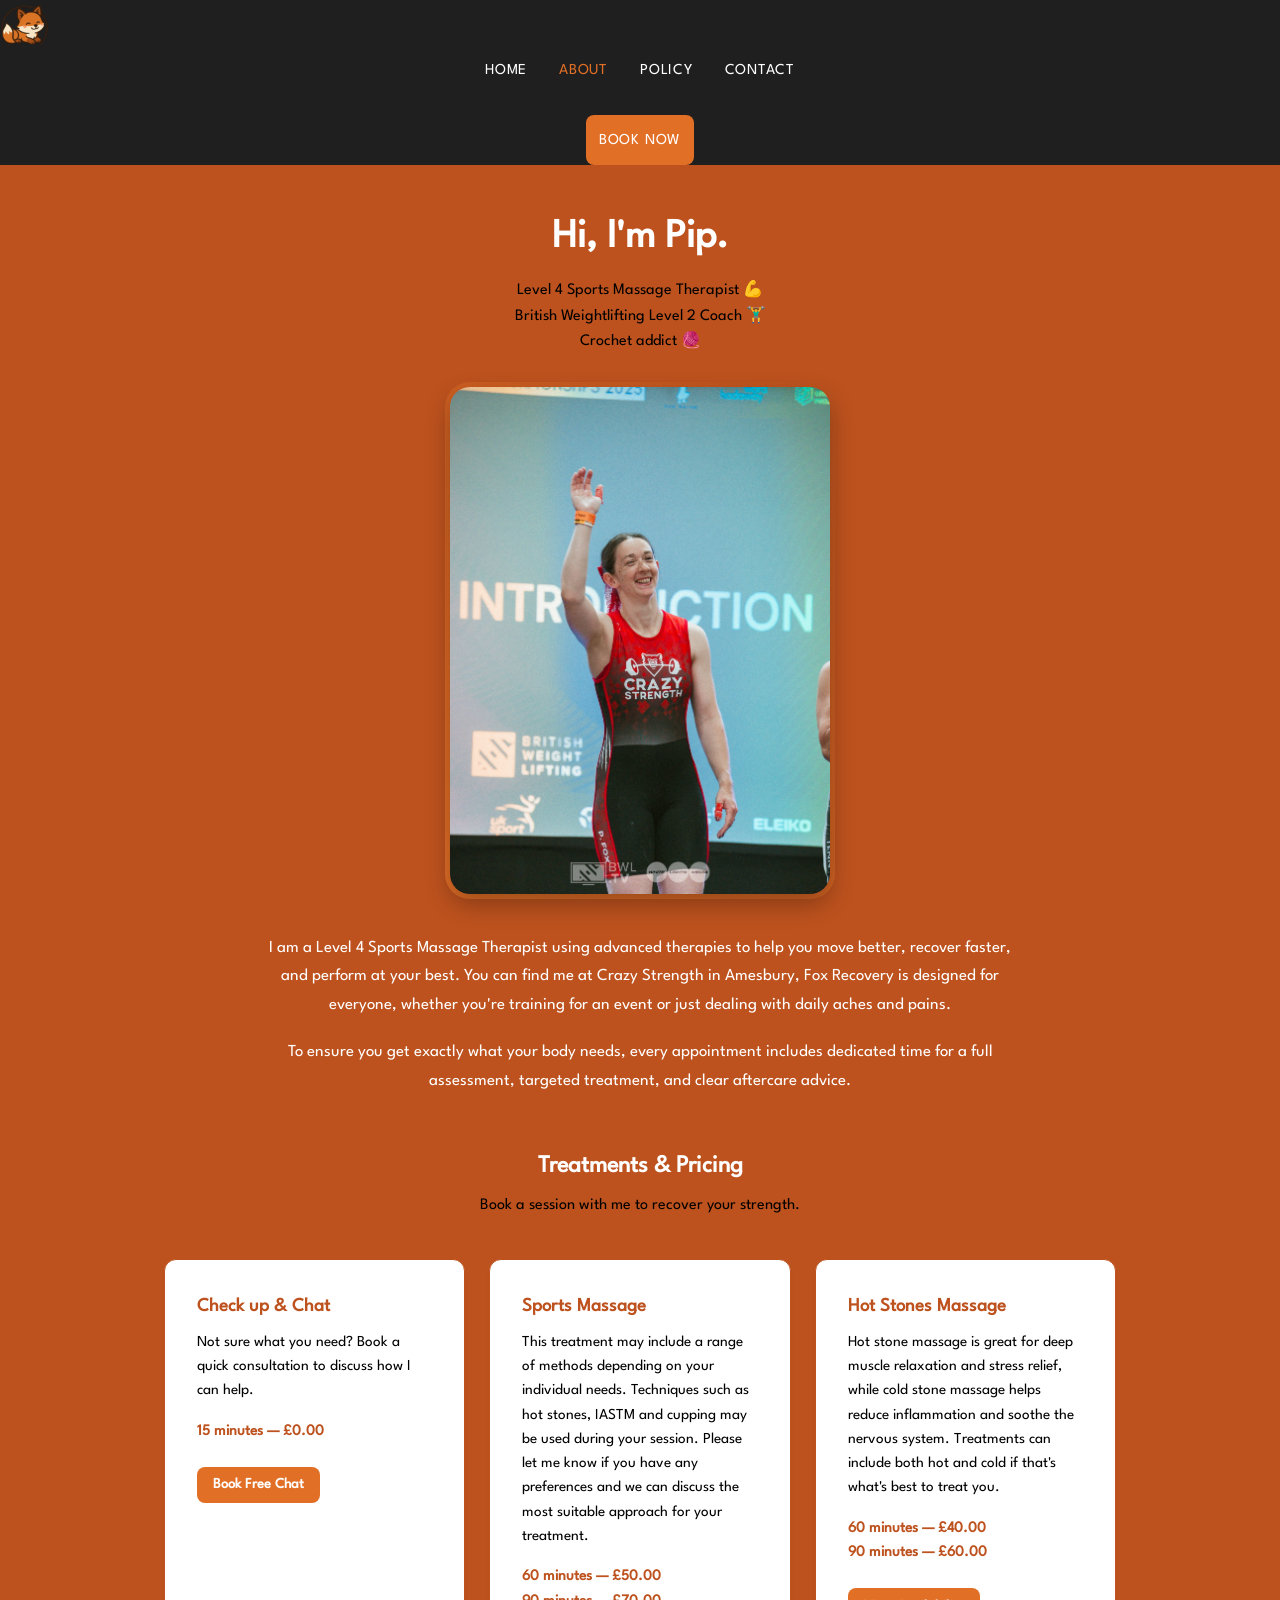
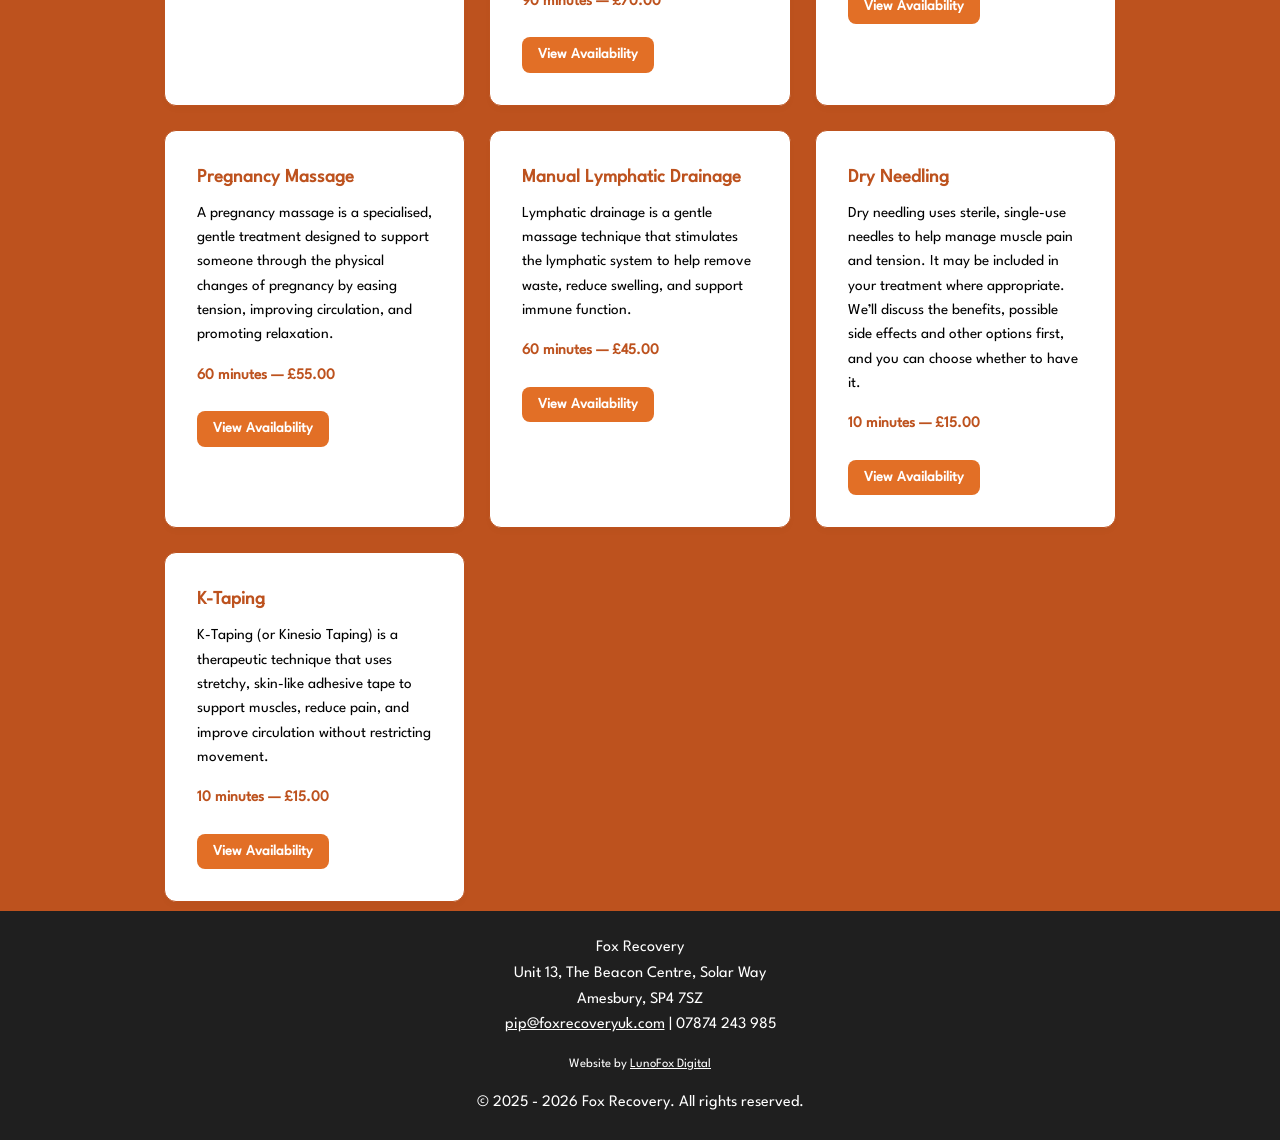
==== commit b29ac1ed: "Update about.html" ====
--- a/about.html
+++ b/about.html
@@ -14,21 +14,24 @@
 
     <!-- Navigation Header -->
     <header>
-        <div class="nav-container">
-            <a href="index.html" class="brand-logo-link">
-    <img src="images/TopLogo.png" alt="Fox Recovery" class="nav-logo">
-</a>
-            <nav>
-                <ul class="nav-links">
-                    <li><a href="index.html">Home</a></li>
-                    <li><a href="about.html" class="active">About</a></li>
-<li><a href="policy.html">Policy</a></li>
-                    <li><a href="contact.html">Contact</a></li>
-                    <li><a href="https://foxrecoveryuk.janeapp.co.uk/" class="btn-book" target="_blank" rel="noopener">Book Now</a></li>
-                </ul>
-            </nav>
-        </div>
-    </header>
+    <!-- Logo Section (Scrolls naturally off screen) -->
+    <div class="logo-wrapper">
+        <a href="index.html" class="brand-logo-link">
+            <img src="images/Favicon.png" class="nav-logo" alt="Fox Recovery Logo">
+        </a>
+    </div>
+
+    <!-- Navigation Bar (Sticks to top when scrolled past) -->
+    <nav class="sticky-nav">
+        <ul class="nav-links">
+            <li><a href="index.html">Home</a></li>
+            <li><a href="about.html" class="active">About</a></li>
+            <li><a href="policy.html">Policy</a></li>
+            <li><a href="contact.html">Contact</a></li>
+            <li><a href="https://foxrecoveryuk.janeapp.co.uk/" class="btn-book" target="_blank">Book Now</a></li>
+        </ul>
+    </nav>
+</header>
 
    <!-- Main Content -->
 <main>
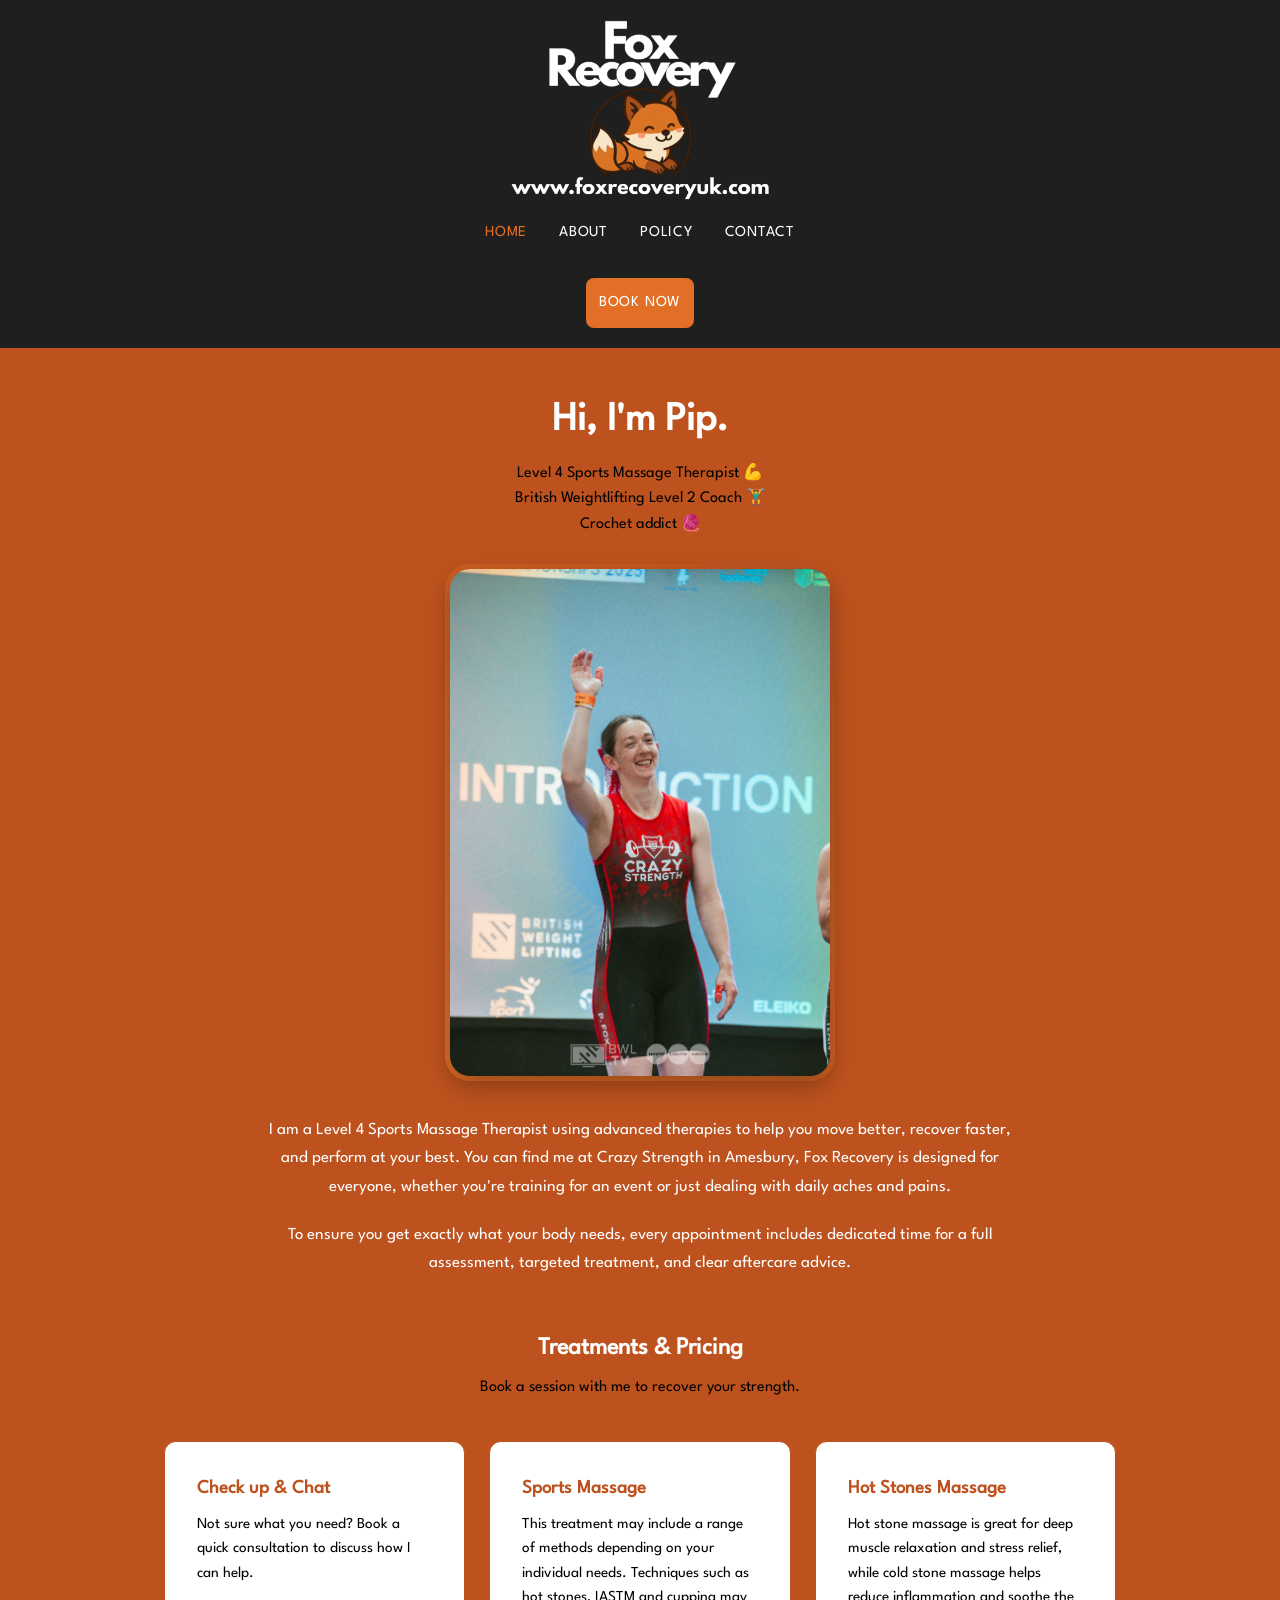
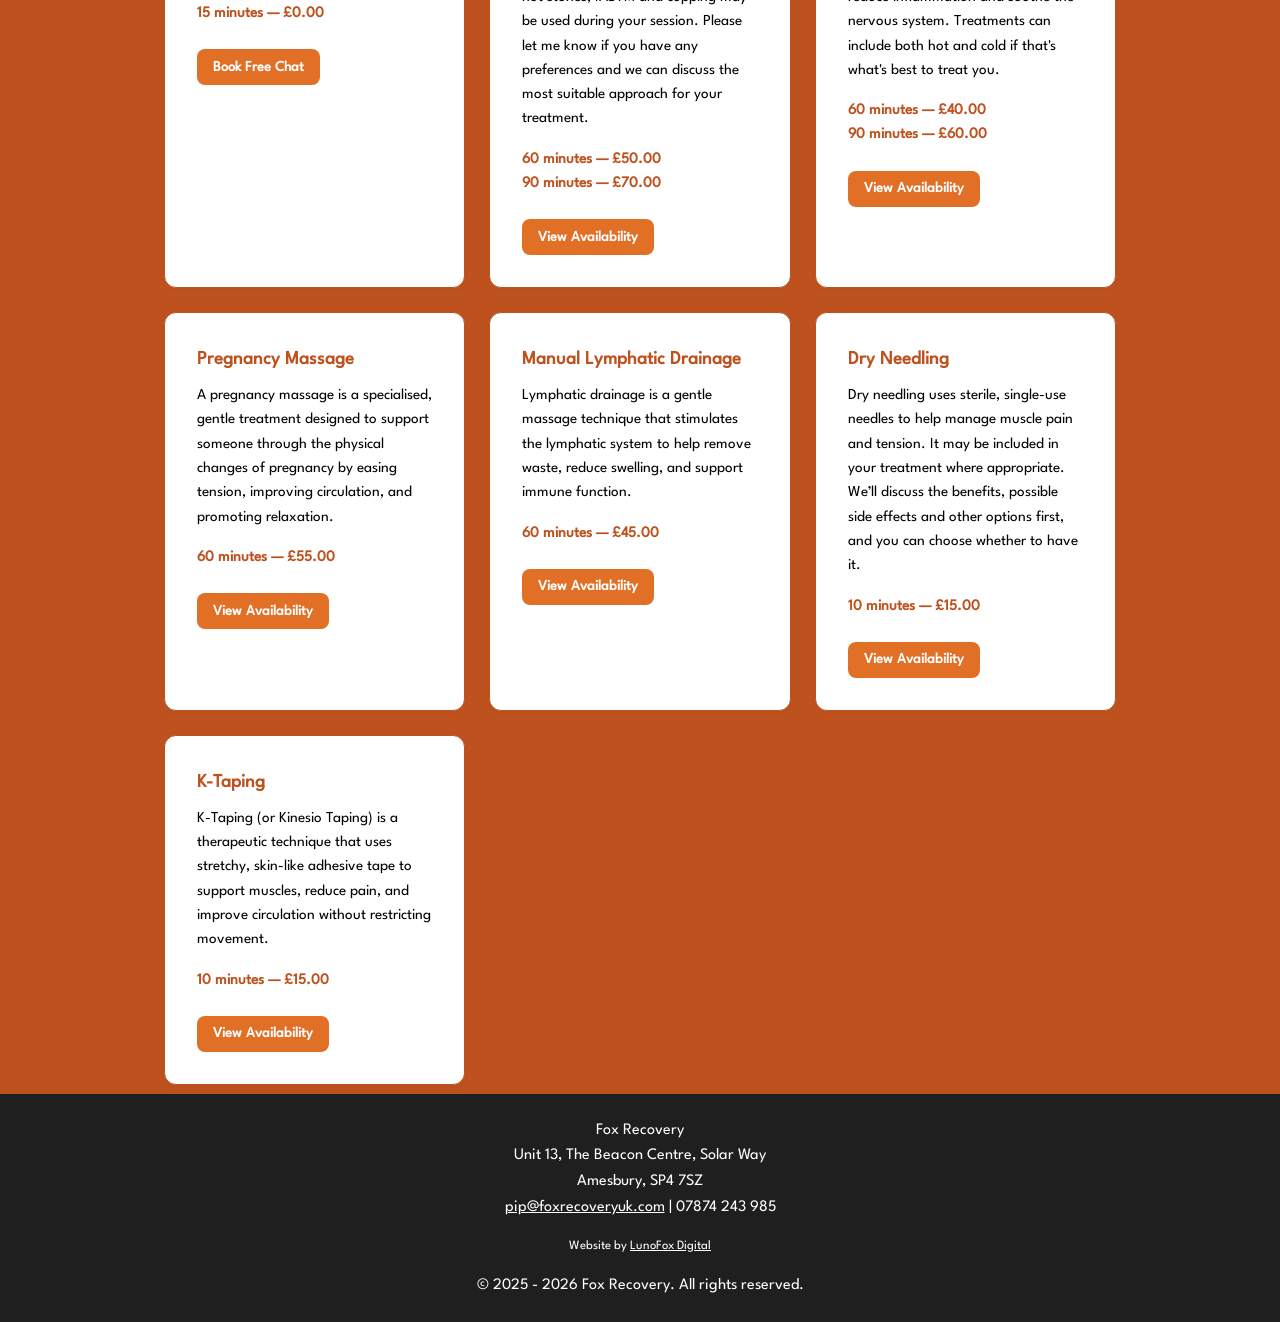
==== commit 23c66410: "Update about.html" ====
--- a/about.html
+++ b/about.html
@@ -14,24 +14,21 @@
 
     <!-- Navigation Header -->
     <header>
-    <!-- Logo Section (Scrolls naturally off screen) -->
-    <div class="logo-wrapper">
-        <a href="index.html" class="brand-logo-link">
-            <img src="images/Favicon.png" class="nav-logo" alt="Fox Recovery Logo">
-        </a>
-    </div>
-
-    <!-- Navigation Bar (Sticks to top when scrolled past) -->
-    <nav class="sticky-nav">
-        <ul class="nav-links">
-            <li><a href="index.html">Home</a></li>
-            <li><a href="about.html" class="active">About</a></li>
-            <li><a href="policy.html">Policy</a></li>
-            <li><a href="contact.html">Contact</a></li>
-            <li><a href="https://foxrecoveryuk.janeapp.co.uk/" class="btn-book" target="_blank">Book Now</a></li>
-        </ul>
-    </nav>
-</header>
+        <div class="nav-container">
+            <a href="index.html" class="brand-logo-link">
+    <img src="images/TopLogo.png" alt="Fox Recovery" class="nav-logo">
+</a>
+            <nav>
+                <ul class="nav-links">
+                    <li><a href="index.html" class="active">Home</a></li>
+                    <li><a href="about.html">About</a></li>
+<li><a href="policy.html">Policy</a></li>
+                    <li><a href="contact.html">Contact</a></li>
+                    <li><a href="https://foxrecoveryuk.janeapp.co.uk/" class="btn-book" target="_blank" rel="noopener">Book Now</a></li>
+                </ul>
+            </nav>
+        </div>
+    </header>
 
    <!-- Main Content -->
 <main>
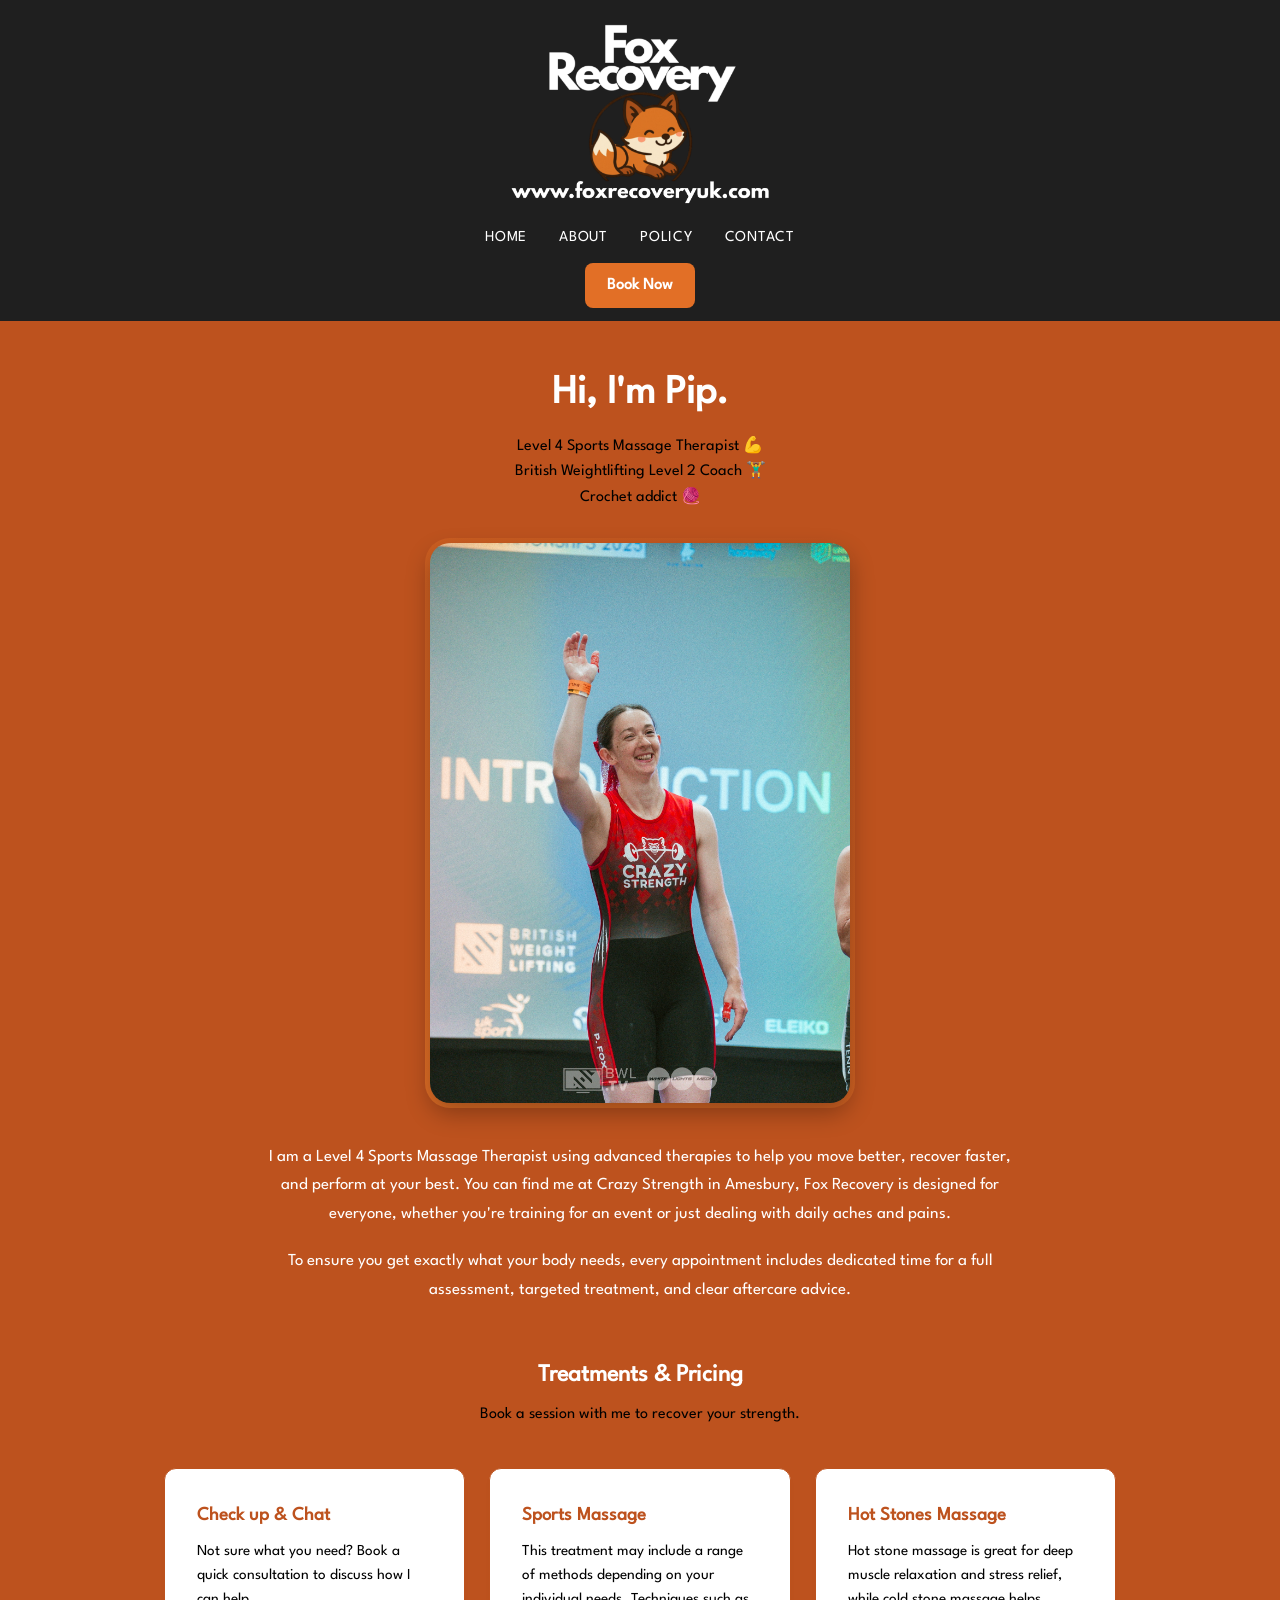
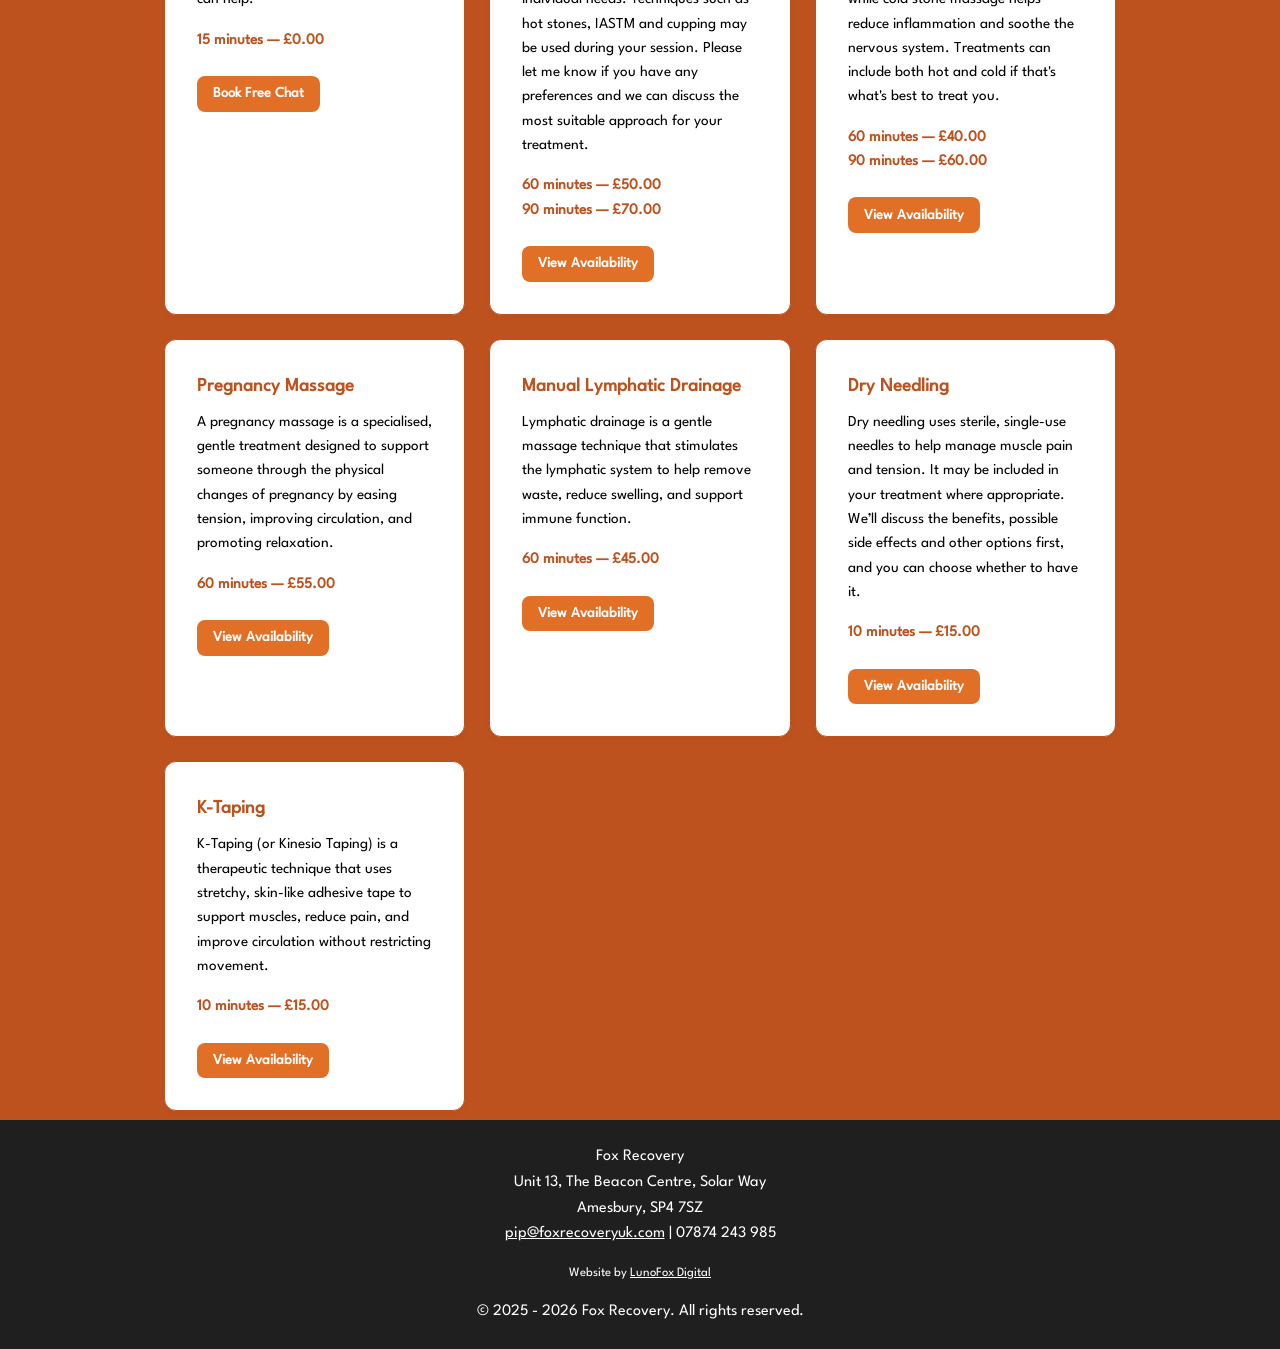
==== commit b063950a: "Update about.html" ====
--- a/about.html
+++ b/about.html
@@ -14,21 +14,31 @@
 
     <!-- Navigation Header -->
     <header>
+    <!-- 1. Centered Logo (Scrolls away) -->
+    <div class="logo-wrapper">
+        <a href="index.html" class="brand-logo-link">
+            <img src="images/TopLogo.png" class="nav-logo" alt="Fox Recovery Logo">
+        </a>
+    </div>
+
+    <!-- 2. Sticky Navigation Bar -->
+    <nav class="sticky-nav">
         <div class="nav-container">
-            <a href="index.html" class="brand-logo-link">
-    <img src="images/TopLogo.png" alt="Fox Recovery" class="nav-logo">
-</a>
-            <nav>
-                <ul class="nav-links">
-                    <li><a href="index.html" class="active">Home</a></li>
-                    <li><a href="about.html">About</a></li>
-<li><a href="policy.html">Policy</a></li>
-                    <li><a href="contact.html">Contact</a></li>
-                    <li><a href="https://foxrecoveryuk.janeapp.co.uk/" class="btn-book" target="_blank" rel="noopener">Book Now</a></li>
-                </ul>
-            </nav>
+            <!-- Main Navigation Links -->
+            <ul class="nav-links">
+                <li><a href="index.html">Home</a></li>
+                <li><a href="about.html">About</a></li>
+                <li><a href="policy.html">Policy</a></li>
+                <li><a href="contact.html">Contact</a></li>
+            </ul>
+
+            <!-- Book Now Button (Underneath) -->
+            <div class="book-btn-wrapper">
+                <a href="https://foxrecoveryuk.janeapp.co.uk/" class="btn-book" target="_blank">Book Now</a>
+            </div>
         </div>
-    </header>
+    </nav>
+</header>
 
    <!-- Main Content -->
 <main>
--- a/style.css
+++ b/style.css
@@ -52,53 +52,59 @@
    ========================================== */
 header {
     background-color: #1F1F1F;
-    border-bottom: 1px solid var(--border-color);
+    width: 100%;
+}
+
+/* 1. Centered Logo Section */
+.logo-wrapper {
+    display: flex;
+    justify-content: center;
+    align-items: center;
+    padding: 1.5rem 1.5rem 0.5rem 1.5rem;
+}
+
+.nav-logo {
+    max-height: 180px;
+    width: auto;
+    display: block;
+}
+
+.brand-logo-link {
+    display: inline-block;
+    transition: opacity 0.2s ease;
+}
+
+.brand-logo-link:hover {
+    opacity: 0.8;
+}
+
+/* 2. Sticky Navigation Container */
+.sticky-nav {
     position: sticky;
     top: 0;
     z-index: 100;
+    background-color: #1F1F1F;
+    border-bottom: 1px solid var(--border-color);
+    padding: 0.8rem 1.5rem;
 }
 
 .nav-container {
+    display: flex;
+    flex-direction: column;
+    align-items: center;
+    gap: 0.8rem; /* Space between links row and Book Now button */
     max-width: 1200px;
     margin: 0 auto;
-    padding: 1.25rem 1.5rem;
-    display: flex;
-    flex-direction: column;
+}
+
+/* Nav Links Row */
+.nav-links {
+    display: flex;
+    gap: 2rem;
+    list-style: none;
     justify-content: center;
     align-items: center;
-    gap: 1.25rem;
-    text-align: center;
-}
-
-.nav-logo {
-    max-height: 180px;
-    width: auto;
-    display: block;
-}
-
-.brand-logo-link {
-    display: inline-block;
-    transition: opacity 0.2s ease;
-}
-
-.brand-logo-link:hover {
-    opacity: 0.8;
-}
-
-.nav-links {
-    display: flex;
-    gap: 2rem;
-    list-style: none;
     flex-wrap: wrap;
-    justify-content: center;
-    align-items: center;
-}
-
-.nav-links li:last-child {
-    flex-basis: 100%;
-    display: flex;
-    justify-content: center;
-    margin-top: 0rem;
 }
 
 .nav-links a {
@@ -114,13 +120,21 @@
     color: var(--accent-color);
 }
 
+/* Book Now Button Row */
+.book-btn-wrapper {
+    display: flex;
+    justify-content: center;
+    width: 100%;
+}
+
 .btn-book {
     background: var(--accent-color);
     color: #ffffff !important;
-    padding: 0.8rem 0.8rem;
+    padding: 0.6rem 1.4rem;
     border-radius: 8px;
     font-weight: 600;
     transition: background 0.2s ease;
+    display: inline-block;
 }
 
 .btn-book:hover {
@@ -239,42 +253,39 @@
 }
 
 /* ==========================================
-   5. ABOUT PAGE: VERTICAL CENTERED STACK
+   5. ABOUT PAGE: VERTICAL CENTERED LAYOUT
    ========================================== */
 .about-hero {
-    display: block !important; /* Disables flex/grid column splits */
+    display: flex;
+    flex-direction: column;
+    align-items: center;
+    text-align: center;
     max-width: 800px;
     margin: 0 auto;
     padding: 2rem 1.5rem;
-    text-align: center;
-}
-
-/* 1. Header (Top Block) */
-.about-header {
-    width: 100%;
-    margin-bottom: 2rem;
-}
-
+}
+
+/* Header Section */
 .about-header h2 {
     font-size: 2.5rem;
     color: #ffffff;
     margin-bottom: 0.5rem;
-    text-align: center;
 }
 
 .about-subtitle {
     color: #000000;
     font-weight: 500;
     line-height: 1.6;
+    margin-bottom: 2rem;
     text-align: center;
 }
 
-/* 2. Floating Image (Middle Block) */
+/* Floating Image & Glow Container */
 .about-image-wrapper {
     position: relative;
     width: 100%;
-    max-width: 380px;
-    margin: 0 auto 2.5rem auto; /* Centers image horizontally */
+    max-width: 420px;
+    margin: 0 auto 2.5rem auto;
 }
 
 .about-carousel-container {
@@ -316,13 +327,7 @@
     animation: pulseGlow 3s ease-in-out infinite;
 }
 
-/* 3. Text Body (Bottom Block) */
-.about-body-text {
-    width: 100%;
-    max-width: 750px;
-    margin: 0 auto;
-}
-
+/* White Paragraph Text */
 .about-body-text p {
     color: #ffffff;
     font-size: 1.05rem;
